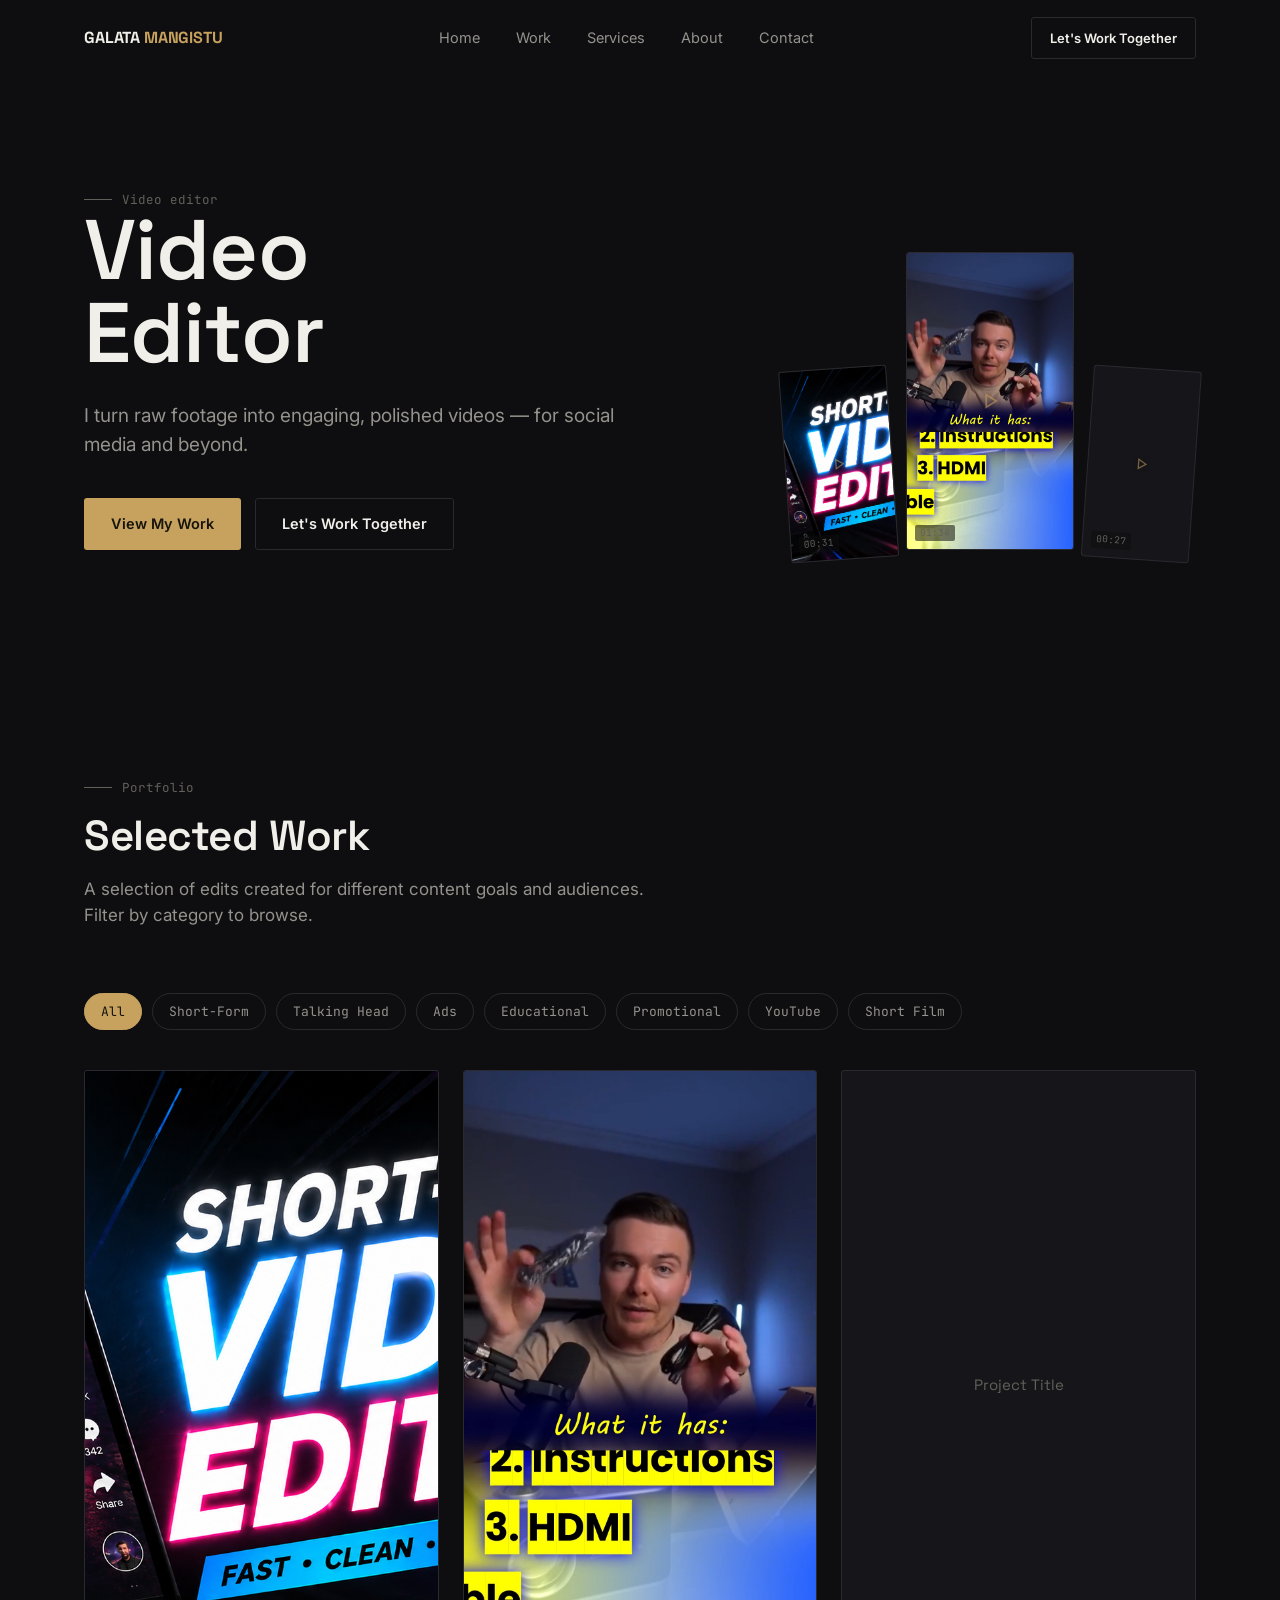
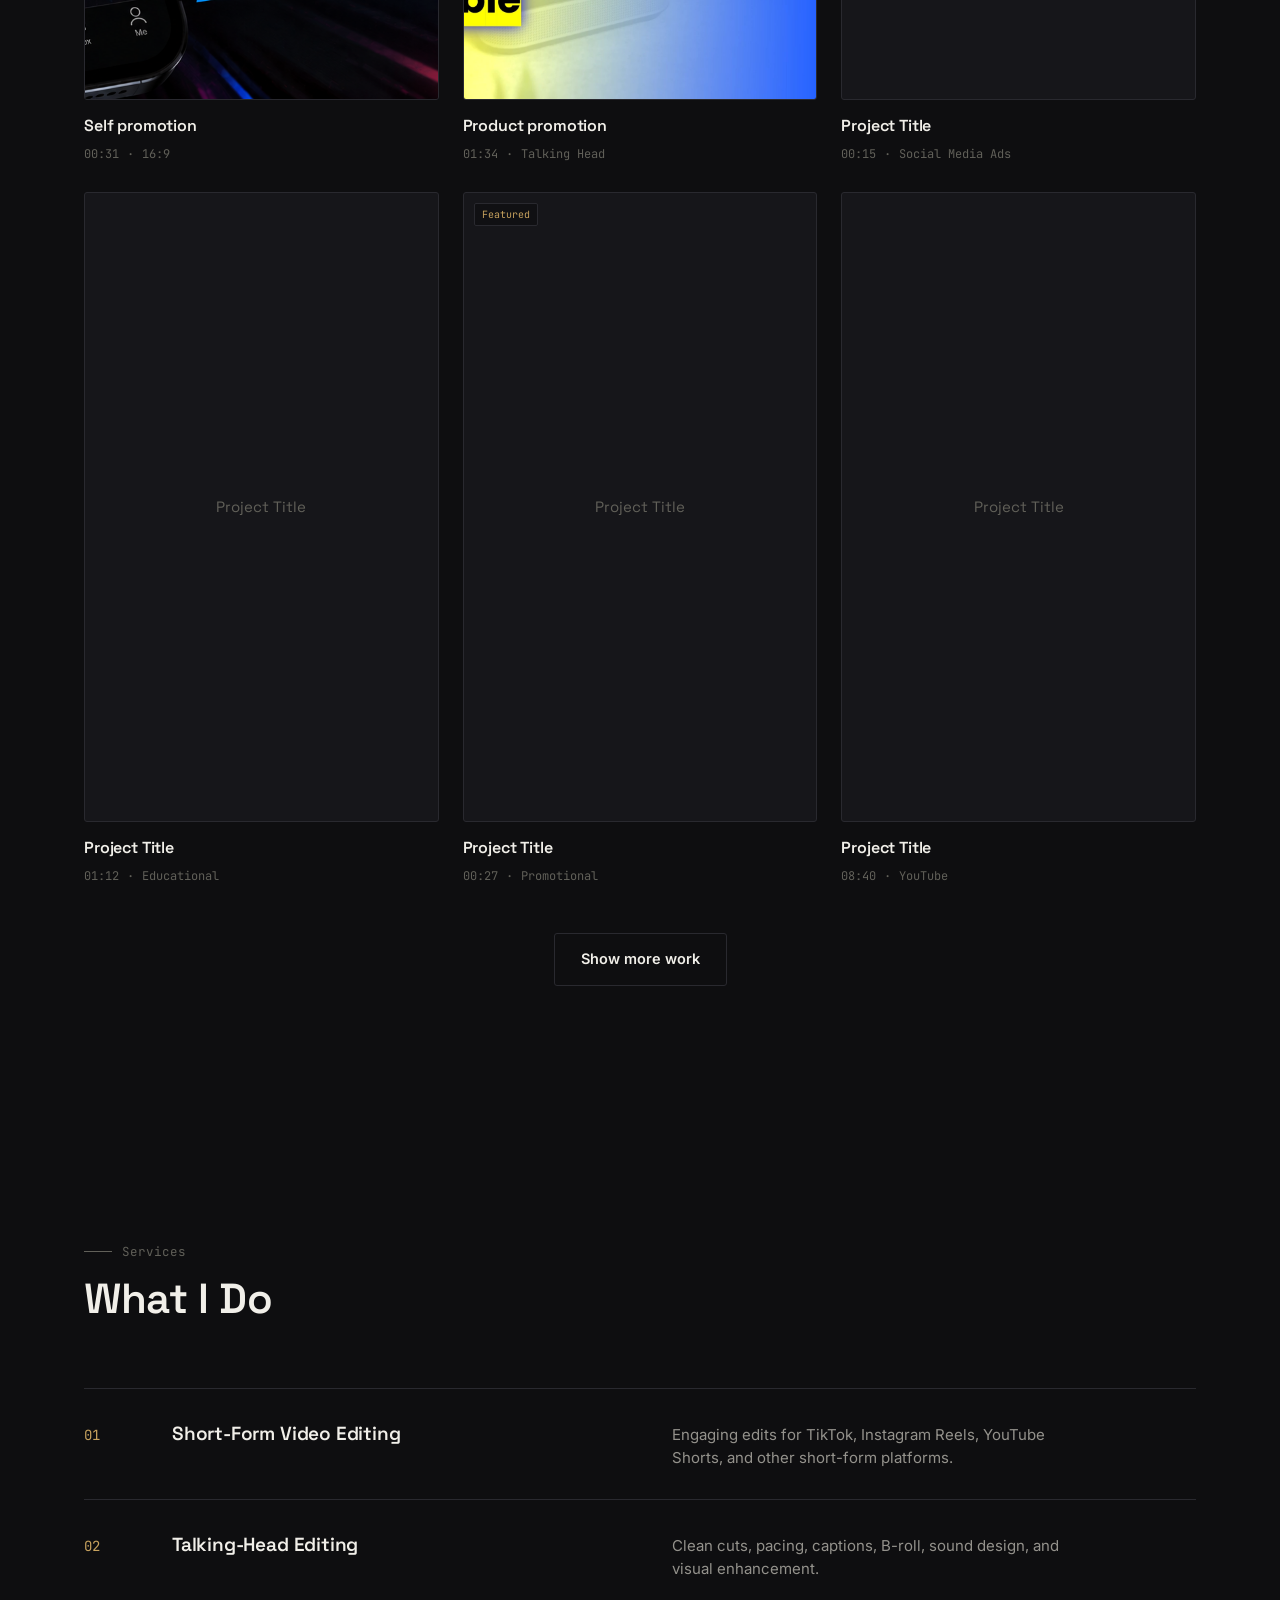
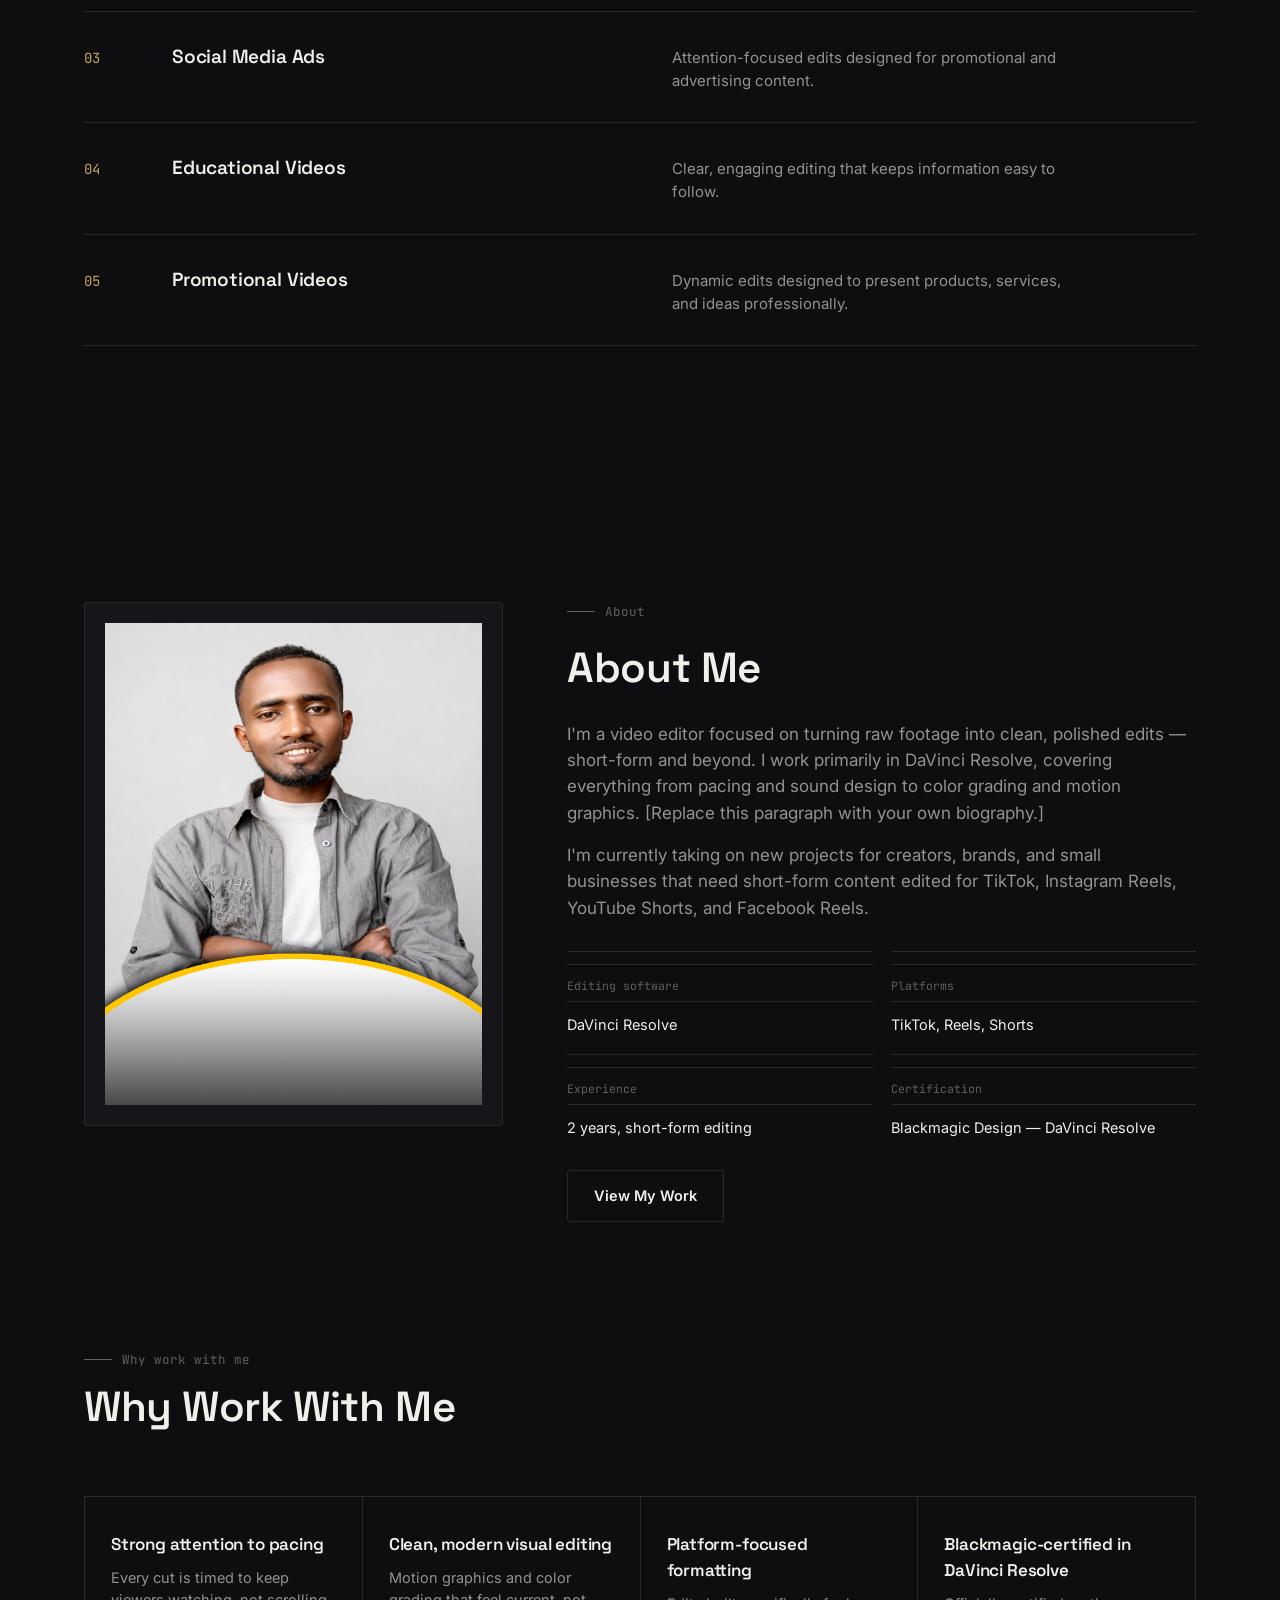
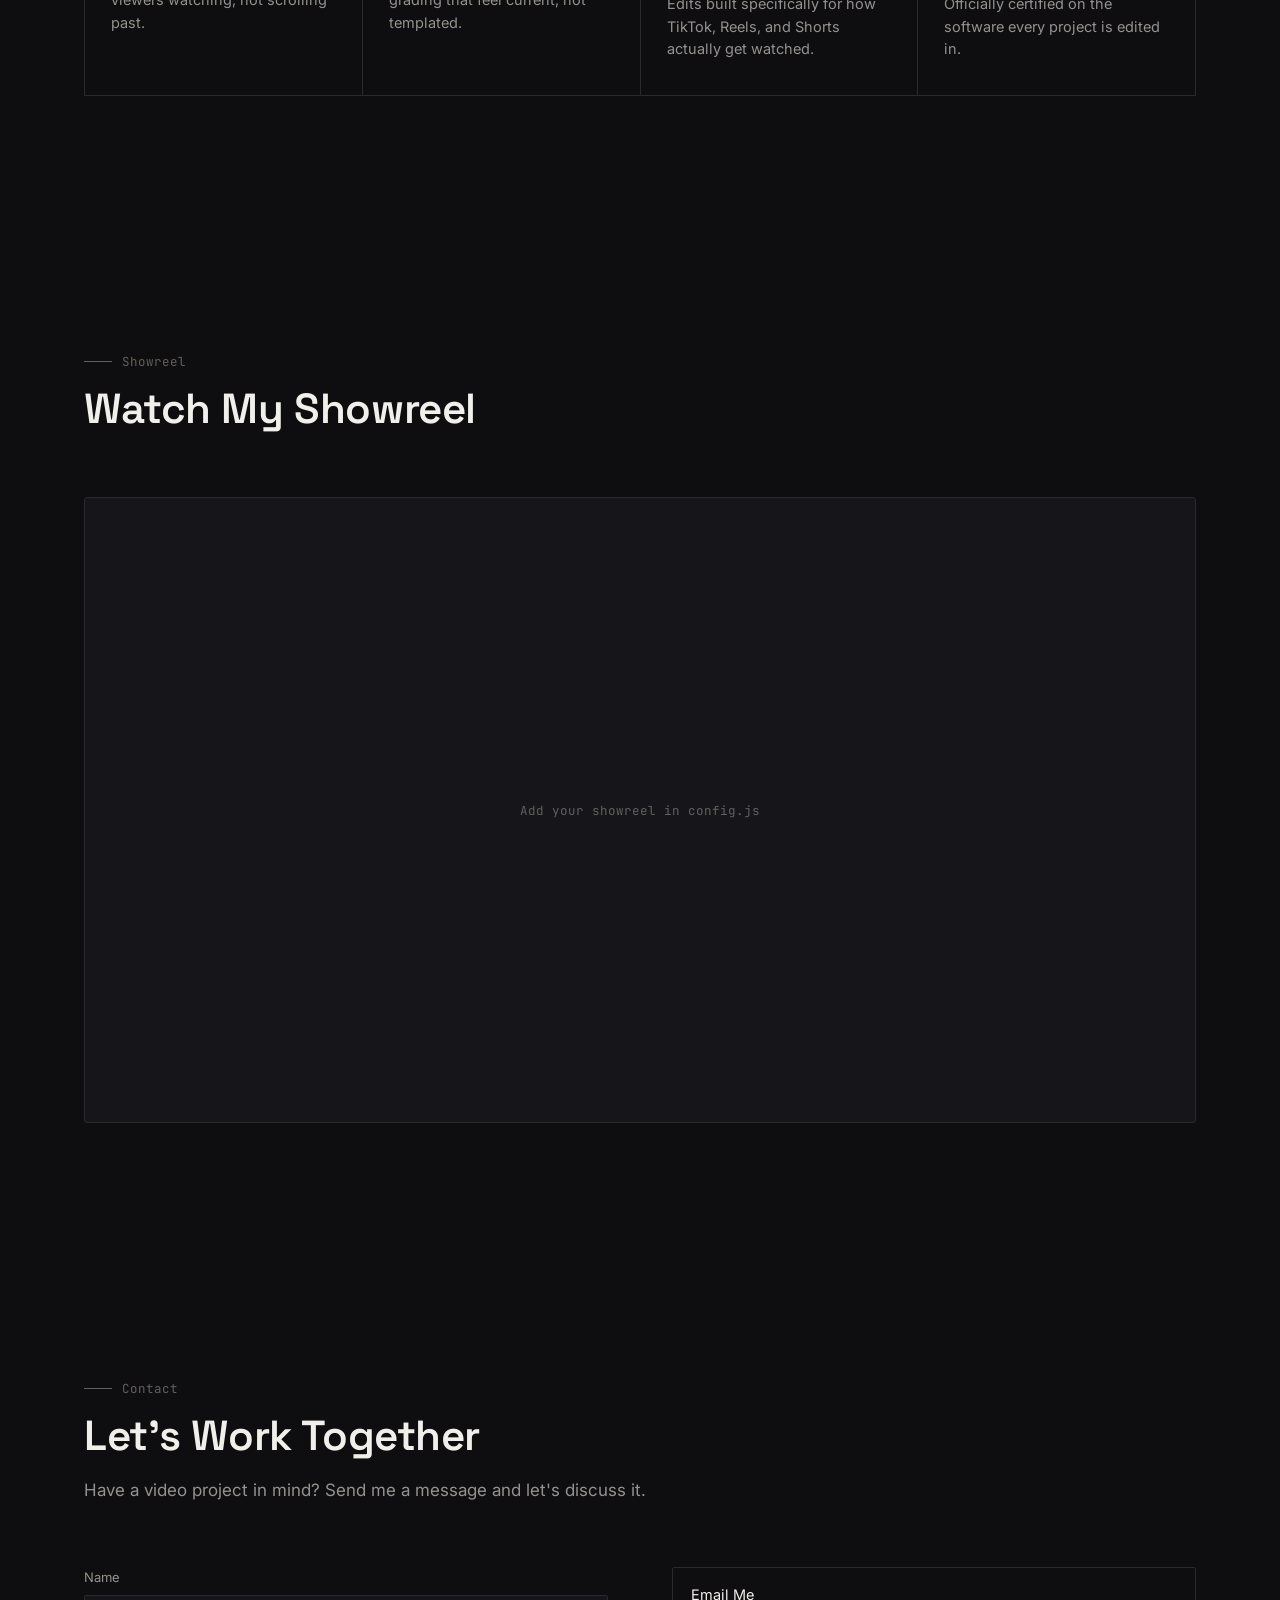
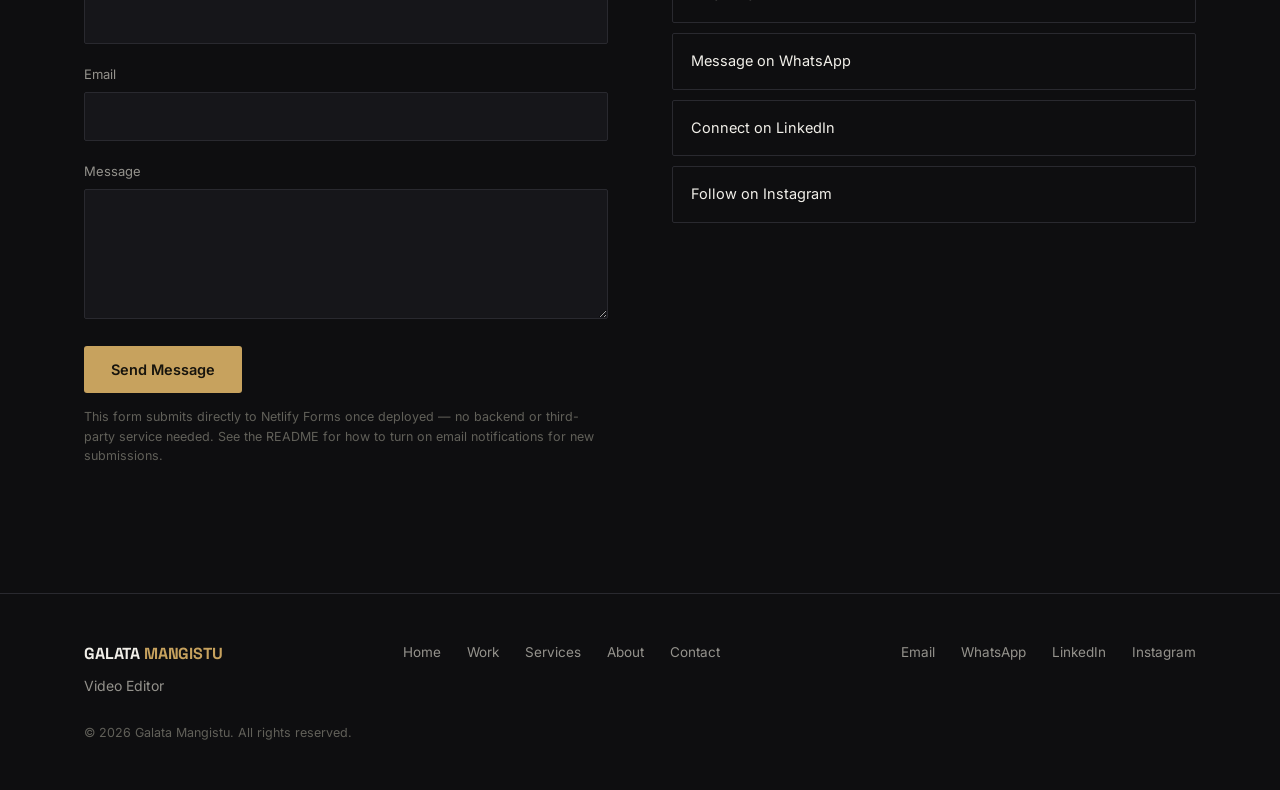
==== index.html @ ce49175c "Update index.html" ====
<!DOCTYPE html>
<html lang="en">
<head>
<meta charset="UTF-8">
<meta name="viewport" content="width=device-width, initial-scale=1.0">

<!-- ============================================================
     SEO — these tags are read by search engines and link previews
     BEFORE any JavaScript runs, so update them here directly (they
     mirror the values you set in config.js, but must also exist as
     plain HTML for crawlers and social platforms to see them).
     Replace [YOUR NAME] and the placeholder URLs below.
     ============================================================ -->
<title>Galata Mangistu — Professional Video Editor</title>
<meta name="description" content="Professional video editor specializing in short-form content, social media videos, advertisements, educational content, promotional videos, and more.">

<!-- Canonical URL — replace with your real deployed URL once you have one -->
<link rel="canonical" href="https://YOUR-SITE-URL.netlify.app/">

<!-- Open Graph / social sharing preview -->
<meta property="og:type" content="website">
<meta property="og:title" content="Galata Mangistu — Professional Video Editor">
<meta property="og:description" content="Professional video editor specializing in short-form content, social media videos, advertisements, educational content, promotional videos, and more.">
<meta property="og:url" content="https://YOUR-SITE-URL.netlify.app/">
<!-- Replace with a hosted 1200x630 image path, e.g. assets/images/social-preview.jpg -->
<meta property="og:image" content="">

<meta name="twitter:card" content="summary_large_image">
<meta name="twitter:title" content="Galata Mangistu — Professional Video Editor">
<meta name="twitter:description" content="Professional video editor specializing in short-form content, social media videos, advertisements, educational content, promotional videos, and more.">
<meta name="twitter:image" content="">

<!-- Favicon placeholder — replace with your own icon file if you have one -->
<link rel="icon" href="data:image/svg+xml,%3Csvg xmlns='http://www.w3.org/2000/svg' viewBox='0 0 32 32'%3E%3Crect width='32' height='32' fill='%230E0E10'/%3E%3Cpath d='M12 9l12 7-12 7z' fill='%23C7A25E'/%3E%3C/svg%3E">

<link rel="preconnect" href="https://fonts.googleapis.com">
<link rel="preconnect" href="https://fonts.gstatic.com" crossorigin>
<link href="https://fonts.googleapis.com/css2?family=Space+Grotesk:wght@400;500;600;700&family=Inter:wght@400;500;600&family=JetBrains+Mono:wght@400;500&display=swap" rel="stylesheet">

<link rel="stylesheet" href="style.css">
</head>
<body>

<a class="skip-link" href="#main">Skip to content</a>

<!-- ============ NAV ============ -->
<header class="site-nav" id="siteNav">
  <div class="wrap nav-inner">
    <a class="nav-mark" href="#top">GALATA <span>MANGISTU</span></a>
    <nav class="nav-links" aria-label="Primary">
      <a href="#top">Home</a>
      <a href="#work">Work</a>
      <a href="#services">Services</a>
      <a href="#about">About</a>
      <a href="#contact">Contact</a>
    </nav>
    <div class="nav-cta">
      <a href="#contact" class="btn btn-ghost btn-sm">Let's Work Together</a>
      <button class="hamburger" id="hamburger" aria-label="Open menu" aria-expanded="false" aria-controls="mobilePanel">
        <span></span><span></span>
      </button>
    </div>
  </div>
</header>

<div class="mobile-panel" id="mobilePanel">
  <nav class="nav-links" aria-label="Mobile">
    <a href="#top">Home</a>
    <a href="#work">Work</a>
    <a href="#services">Services</a>
    <a href="#about">About</a>
    <a href="#contact">Contact</a>
  </nav>
  <a href="#contact" class="btn btn-primary">Let's Work Together</a>
</div>

<main id="main">

  <!-- ============ HOME VIEW ============ -->
  <div id="home-view">

    <!-- HERO -->
        <!-- HERO -->
    <section id="top" class="hero">
      <div class="wrap hero-grid">
        <div>
          <div class="eyebrow"><span class="rule"></span>Video editor</div>
          <h1>Video<br>Editor</h1>
          <p class="hero-sub">I turn raw footage into engaging, polished videos — for social media and beyond.</p>
          <div class="hero-ctas">
            <a href="#work" class="btn btn-primary">View My Work</a>
            <a href="#contact" class="btn btn-ghost">Let's Work Together</a>
          </div>
        </div>
        <!-- Autoplaying, muted, looping ad clips — configured in ads-data.js.
             Not tied to your portfolio projects; not clickable. -->
        <div class="reel-cluster" id="heroReel" aria-label="Advertisement preview reel"></div>
      </div>
    </section>

    <!-- SELECTED WORK -->
    <section id="work" class="section">
      <div class="wrap">
        <div class="section-head reveal">
          <div class="eyebrow"><span class="rule"></span>Portfolio</div>
          <h2>Selected Work</h2>
          <p>A selection of edits created for different content goals and audiences. Filter by category to browse.</p>
        </div>
        <div class="filter-tabs reveal" id="filterTabs" role="group" aria-label="Filter portfolio by category"></div>
        <div class="work-grid" id="workGrid"></div>
        <div class="work-more reveal">
          <a href="#" class="btn btn-ghost" id="loadMoreBtn">Show more work</a>
        </div>
      </div>
    </section>

    <!-- SERVICES -->
    <section id="services" class="section">
      <div class="wrap">
        <div class="section-head reveal">
          <div class="eyebrow"><span class="rule"></span>Services</div>
          <h2>What I Do</h2>
        </div>
        <div class="services-list reveal">
          <div class="service-row">
            <div class="num">01</div>
            <h3>Short-Form Video Editing</h3>
            <p>Engaging edits for TikTok, Instagram Reels, YouTube Shorts, and other short-form platforms.</p>
          </div>
          <div class="service-row">
            <div class="num">02</div>
            <h3>Talking-Head Editing</h3>
            <p>Clean cuts, pacing, captions, B-roll, sound design, and visual enhancement.</p>
          </div>
          <div class="service-row">
            <div class="num">03</div>
            <h3>Social Media Ads</h3>
            <p>Attention-focused edits designed for promotional and advertising content.</p>
          </div>
          <div class="service-row">
            <div class="num">04</div>
            <h3>Educational Videos</h3>
            <p>Clear, engaging editing that keeps information easy to follow.</p>
          </div>
          <div class="service-row">
            <div class="num">05</div>
            <h3>Promotional Videos</h3>
            <p>Dynamic edits designed to present products, services, and ideas professionally.</p>
          </div>
        </div>
      </div>
    </section>

    <!-- ABOUT -->
    <section id="about" class="section">
      <div class="wrap about-grid">
        <div class="reveal">
          <!-- Replace this block with <img src="assets/images/portrait.jpg" alt="Portrait of [Your Name]"> -->
          <img class="portrait" src="assets/images/portrait.jpg" alt="Portrait of Galata Mangistu">
        </div>
        <div class="about-body reveal">
          <div class="eyebrow"><span class="rule"></span>About</div>
          <h2 style="font-size:clamp(28px,3.4vw,42px);margin-top:14px;">About Me</h2>
          <p style="margin-top:20px;">I'm a video editor focused on turning raw footage into clean, polished edits — short-form and beyond. I work primarily in DaVinci Resolve, covering everything from pacing and sound design to color grading and motion graphics. [Replace this paragraph with your own biography.]</p>
          <p>I'm currently taking on new projects for creators, brands, and small businesses that need short-form content edited for TikTok, Instagram Reels, YouTube Shorts, and Facebook Reels.</p>
          <div class="about-facts">
            <div><div class="k">Editing software</div><div class="v">DaVinci Resolve</div></div>
            <div><div class="k">Platforms</div><div class="v">TikTok, Reels, Shorts</div></div>
            <div><div class="k">Experience</div><div class="v">2 years, short-form editing</div></div>
            <div><div class="k">Certification</div><div class="v">Blackmagic Design — DaVinci Resolve</div></div>
          </div>
          <a href="#work" class="btn btn-ghost">View My Work</a>
        </div>
      </div>
    </section>

    <!-- WHY WORK WITH ME -->
    <section class="section" style="padding-top:0;">
      <div class="wrap">
        <div class="section-head reveal">
          <div class="eyebrow"><span class="rule"></span>Why work with me</div>
          <h2>Why Work With Me</h2>
        </div>
        <div class="why-grid reveal">
          <div class="why-card"><h3>Strong attention to pacing</h3><p>Every cut is timed to keep viewers watching, not scrolling past.</p></div>
          <div class="why-card"><h3>Clean, modern visual editing</h3><p>Motion graphics and color grading that feel current, not templated.</p></div>
          <div class="why-card"><h3>Platform-focused formatting</h3><p>Edits built specifically for how TikTok, Reels, and Shorts actually get watched.</p></div>
          <div class="why-card"><h3>Blackmagic-certified in DaVinci Resolve</h3><p>Officially certified on the software every project is edited in.</p></div>
        </div>
      </div>
    </section>

    <!-- SHOWREEL -->
    <section class="section">
      <div class="wrap">
        <div class="section-head reveal">
          <div class="eyebrow"><span class="rule"></span>Showreel</div>
          <h2>Watch My Showreel</h2>
        </div>
        <!-- Configure this in config.js under SITE_CONFIG.showreel.
             If no showreel is set, this static placeholder is shown as-is. -->
        <div class="media-embed media-embed--horizontal reveal" id="showreelWrap" role="img" aria-label="Showreel placeholder — configure your reel in config.js">
          <div class="media-static">
            <span class="media-poster-fallback">Add your showreel in config.js</span>
          </div>
        </div>
      </div>
    </section>

    <!-- CONTACT -->
    <section id="contact" class="section">
      <div class="wrap">
        <div class="section-head reveal">
          <div class="eyebrow"><span class="rule"></span>Contact</div>
          <h2>Let's Work Together</h2>
          <p>Have a video project in mind? Send me a message and let's discuss it.</p>
        </div>
        <div class="contact-grid">
          <!-- Netlify Forms: name + data-netlify="true" are what make Netlify
               detect and capture this form automatically once deployed.
               No extra setup or backend is required. -->
          <form class="reveal" id="contactForm" name="contact" method="POST" data-netlify="true" netlify-honeypot="bot-field">
            <input type="hidden" name="form-name" value="contact">
            <p class="visually-hidden">
              <label>Don't fill this out if you're human: <input name="bot-field" tabindex="-1" autocomplete="off"></label>
            </p>
            <div class="field">
              <label for="cName">Name</label>
              <input type="text" id="cName" name="name" required autocomplete="name">
            </div>
            <div class="field">
              <label for="cEmail">Email</label>
              <input type="email" id="cEmail" name="email" required autocomplete="email">
            </div>
            <div class="field">
              <label for="cMessage">Message</label>
              <textarea id="cMessage" name="message" required></textarea>
            </div>
            <button type="submit" class="btn btn-primary">Send Message</button>
            <p class="form-note">This form submits directly to Netlify Forms once deployed — no backend or third-party service needed. See the README for how to turn on email notifications for new submissions.</p>
            <div class="form-status" id="formStatus" role="status" aria-live="polite"></div>
          </form>
          <div class="direct-contact reveal" id="directContact"></div>
        </div>
      </div>
    </section>

  </div>

  <!-- ============ PROJECT DETAIL VIEW ============ -->
  <section id="project-view" aria-label="Project detail">
    <div class="wrap detail-hero">
      <button type="button" class="detail-back" id="detailBack">&larr; Back to work</button>
      <div id="detailCategory" class="eyebrow" style="margin-top:22px;"><span class="rule"></span></div>
      <h1 class="detail-title" id="detailTitle"></h1>
      <div class="detail-meta" id="detailMeta"></div>

      <div class="detail-video-wrap" id="detailVideoWrap"></div>

      <div class="detail-body">
        <div class="detail-field">
          <h3>Description</h3>
          <p id="detailDescription"></p>
        </div>
        <div class="detail-field">
          <h3>Editing approach</h3>
          <p id="detailApproach"></p>
        </div>
        <div class="detail-field">
          <h3>Platform</h3>
          <p id="detailPlatform"></p>
        </div>
        <div class="detail-field">
          <h3>Services provided</h3>
          <p id="detailServices"></p>
        </div>
        <div class="detail-field">
          <h3>Objective</h3>
          <p id="detailObjective"></p>
        </div>
      </div>

      <nav class="detail-nav" aria-label="Other projects">
        <a href="#" class="detail-nav-link detail-nav-prev" id="detailPrev">
          <span class="k">&larr; Previous</span>
          <span class="t"></span>
        </a>
        <a href="#" class="detail-nav-link detail-nav-next" id="detailNext">
          <span class="k">Next &rarr;</span>
          <span class="t"></span>
        </a>
      </nav>

      <div class="detail-cta">
        <div class="eyebrow" style="justify-content:center;">Have a project in mind?</div>
        <h2>Let's Work Together</h2>
        <a href="#contact" class="btn btn-primary">Start a Project</a>
      </div>
    </div>
  </section>

</main>

<footer>
  <div class="wrap">
    <div class="footer-grid">
      <div>
        <div class="nav-mark">GALATA <span>MANGISTU</span></div>
        <p style="color:var(--text-muted); font-size:14px; margin-top:8px;">Video Editor</p>
      </div>
      <nav class="footer-links" aria-label="Footer navigation">
        <a href="#top">Home</a>
        <a href="#work">Work</a>
        <a href="#services">Services</a>
        <a href="#about">About</a>
        <a href="#contact">Contact</a>
      </nav>
      <div class="footer-links" id="footerSocial"></div>
    </div>
    <p class="footer-copy" id="footerCopy"></p>
  </div>
</footer>

<!-- Load order matters: config and data before the logic that reads them. -->
<script src="config.js"></script>
<script src="portfolio-data.js"></script>
<script src="ads-data.js"></script>
<script src="script.js"></script>
</body>
</html>
---- style.css ----
/* =============================================================================
   DESIGN TOKENS
   ============================================================================= */
:root{
  --bg: #0E0E10;
  --surface: #16161A;
  --surface-2: #1C1C21;
  --border: #29292F;
  --text: #F1EFE9;
  --text-muted: #94928C;
  --text-faint: #616059;
  --accent: #C7A25E;
  --accent-soft: rgba(199,162,94,.13);
  --accent-text: #17140D;

  --font-display: 'Space Grotesk', 'Helvetica Neue', Arial, sans-serif;
  --font-body: 'Inter', 'Helvetica Neue', Arial, sans-serif;
  --font-mono: 'JetBrains Mono', ui-monospace, Menlo, monospace;

  --maxw: 1240px;
  --gutter: clamp(20px, 5vw, 64px);
  --radius-sm: 2px;
  --radius-md: 3px;
  --dur: 220ms;
  --ease: cubic-bezier(.4,0,.2,1);
}

*{ box-sizing: border-box; }
html{ scroll-behavior: smooth; }
@media (prefers-reduced-motion: reduce){
  html{ scroll-behavior: auto; }
  *{ animation-duration: .001ms !important; animation-iteration-count: 1 !important; transition-duration: .001ms !important; scroll-behavior: auto !important; }
}
body{
  margin:0;
  background: var(--bg);
  color: var(--text);
  font-family: var(--font-body);
  font-size: 16px;
  line-height: 1.55;
  -webkit-font-smoothing: antialiased;
  overflow-x: hidden;
}
img,video{ max-width:100%; display:block; }
a{ color: inherit; text-decoration: none; }
button{ font-family: inherit; cursor: pointer; }
ul{ margin:0; padding:0; list-style:none; }
h1,h2,h3,h4,p{ margin:0; }

.wrap{ max-width: var(--maxw); margin: 0 auto; padding-left: var(--gutter); padding-right: var(--gutter); }

:focus-visible{ outline: 2px solid var(--accent); outline-offset: 3px; }

.skip-link{
  position:absolute; left:16px; top:-60px; background:var(--accent); color:var(--accent-text);
  padding:10px 16px; font-weight:600; border-radius: var(--radius-sm); z-index: 999; transition: top var(--dur) var(--ease);
}
.skip-link:focus{ top:16px; }

.visually-hidden{
  position:absolute !important; width:1px; height:1px; padding:0; margin:-1px;
  overflow:hidden; clip:rect(0,0,0,0); white-space:nowrap; border:0;
}

h1,h2,h3{ font-family: var(--font-display); font-weight: 600; letter-spacing: -0.01em; }

.eyebrow{
  font-family: var(--font-mono); font-size: 12.5px; color: var(--text-faint);
  display:flex; align-items:center; gap:10px;
}
.eyebrow .rule{ width:28px; height:1px; background: var(--text-faint); display:inline-block; }

.section{ padding: clamp(72px, 10vw, 140px) 0; }
.section-head{ max-width: 640px; margin-bottom: clamp(36px, 5vw, 64px); }
.section-head h2{ font-size: clamp(28px, 3.4vw, 42px); line-height:1.15; margin-top:14px; }
.section-head p{ color: var(--text-muted); margin-top: 16px; font-size: 17px; max-width: 52ch; }

.btn{
  display:inline-flex; align-items:center; justify-content:center; gap:10px;
  padding: 14px 26px; font-size: 14.5px; font-weight: 600; border-radius: var(--radius-md);
  border: 1px solid transparent; transition: transform var(--dur) var(--ease), background var(--dur) var(--ease), border-color var(--dur) var(--ease), color var(--dur) var(--ease);
  white-space: nowrap;
}
.btn:disabled{ opacity:.5; cursor:not-allowed; transform:none; }
.btn-primary{ background: var(--accent); color: var(--accent-text); }
.btn-primary:hover{ transform: translateY(-1px); background:#d4af6c; }
.btn-ghost{ background: transparent; color: var(--text); border-color: var(--border); }
.btn-ghost:hover{ border-color: var(--accent); color: var(--accent); }
.btn-ghost.is-active{ border-color: var(--accent); color: var(--accent); background: var(--accent-soft); }
.btn-sm{ padding: 10px 18px; font-size: 13px; }

/* =============================================================================
   NAV
   ============================================================================= */
header.site-nav{
  position: fixed; top:0; left:0; right:0; z-index: 500;
  border-bottom: 1px solid transparent;
  transition: background var(--dur) var(--ease), border-color var(--dur) var(--ease), backdrop-filter var(--dur) var(--ease);
}
header.site-nav.scrolled{
  background: rgba(14,14,16,.86); backdrop-filter: blur(10px);
  border-bottom: 1px solid var(--border);
}
.nav-inner{ display:flex; align-items:center; justify-content:space-between; height:76px; }
.nav-mark{ font-family: var(--font-display); font-weight:700; font-size: 16px; letter-spacing: -0.01em; }
.nav-mark span{ color: var(--accent); }
.nav-links{ display:flex; align-items:center; gap: 36px; }
.nav-links a{ font-size: 14.5px; color: var(--text-muted); transition: color var(--dur) var(--ease); position:relative; }
.nav-links a:hover{ color: var(--text); }
.nav-cta{ display:flex; align-items:center; gap:22px; }
.hamburger{ display:none; background:none; border:none; width:32px; height:32px; position:relative; }
.hamburger span{ position:absolute; left:4px; right:4px; height:1.5px; background:var(--text); transition: transform var(--dur) var(--ease), opacity var(--dur) var(--ease); }
.hamburger span:nth-child(1){ top:11px; }
.hamburger span:nth-child(2){ top:19px; }
.hamburger[aria-expanded="true"] span:nth-child(1){ transform: translateY(4px) rotate(45deg); }
.hamburger[aria-expanded="true"] span:nth-child(2){ transform: translateY(-4px) rotate(-45deg); }

.mobile-panel{
  position: fixed; inset: 76px 0 0 0; background: var(--bg); z-index: 480;
  display:flex; flex-direction:column; justify-content:space-between; padding: 32px var(--gutter) 40px;
  transform: translateY(-8px); opacity:0; pointer-events:none; transition: opacity var(--dur) var(--ease), transform var(--dur) var(--ease);
}
.mobile-panel.open{ opacity:1; transform:none; pointer-events:auto; }
.mobile-panel .nav-links{ flex-direction:column; align-items:flex-start; gap: 22px; }
.mobile-panel .nav-links a{ font-size: 26px; color: var(--text); font-family: var(--font-display); }

/* =============================================================================
   HERO
   ============================================================================= */
.hero{ padding-top: clamp(140px, 20vw, 190px); padding-bottom: clamp(60px,8vw,100px); position:relative; }
.hero-grid{ display:grid; grid-template-columns: 1.1fr .9fr; gap: 56px; align-items:end; }
.hero h1{ font-size: clamp(44px, 6.6vw, 92px); line-height: 0.98; }
.hero-sub{ margin-top: 26px; color: var(--text-muted); font-size: clamp(16px,1.6vw,19px); max-width: 46ch; }
.hero-ctas{ display:flex; gap:14px; margin-top: 38px; flex-wrap:wrap; }

.reel-cluster{ display:flex; align-items:flex-end; justify-content:flex-end; gap: 14px; }

.reel-frame{
  display:block; aspect-ratio: 9/16; width: 108px; background: var(--surface); border: 1px solid var(--border);
  border-radius: var(--radius-md); position:relative; overflow:hidden; flex-shrink:0;
  transition: border-color var(--dur) var(--ease);
}
a.reel-frame:hover{ border-color: var(--accent); }
.reel-frame.big{ width: 168px; }
.reel-frame:nth-child(1){ transform: rotate(-4deg) translateY(10px); }
.reel-frame:nth-child(3){ transform: rotate(4deg) translateY(10px); }
.reel-frame img{
  position:absolute; inset:0; width:100%; height:100%; object-fit:cover;
}
.reel-frame .play{
  position:absolute; inset:0; display:flex; align-items:center; justify-content:center;
}
.reel-frame .play svg{ width:22px; height:22px; opacity:.55; }
.reel-frame.big .play svg{ width:30px; height:30px; }
.reel-frame .tag{
  position:absolute; left:8px; bottom:8px; font-family: var(--font-mono); font-size: 9.5px; color: var(--text-faint);
  background: rgba(14,14,16,.55); padding: 1px 5px; border-radius: 2px;
}
.reel-video{
  position:absolute; inset:0; width:100%; height:100%; object-fit:cover; border:0; pointer-events:none;
}

/* =============================================================================
   FILTER TABS
   ============================================================================= */
.filter-tabs{
  display:flex; flex-wrap:wrap; gap:10px; margin-bottom: clamp(28px, 4vw, 40px);
}
.filter-tab{
  background: transparent; border: 1px solid var(--border); color: var(--text-muted);
  padding: 9px 16px; font-size: 13px; font-family: var(--font-mono); border-radius: 999px;
  transition: border-color var(--dur) var(--ease), color var(--dur) var(--ease), background var(--dur) var(--ease);
}
.filter-tab:hover{ color: var(--text); border-color: var(--text-faint); }
.filter-tab[aria-pressed="true"]{ color: var(--accent-text); background: var(--accent); border-color: var(--accent); }

/* =============================================================================
   WORK GRID
   ============================================================================= */
.work-grid{ display:grid; grid-template-columns: repeat(3, 1fr); gap: 28px 24px; }
.work-card{
  display:block; text-align:left; background:none; border:none; padding:0; width:100%;
}
.work-card.is-hidden{ display:none; }
.work-card .frame{
  aspect-ratio: 9/16; background: var(--surface); border:1px solid var(--border); border-radius: var(--radius-md);
  position:relative; overflow:hidden; transition: border-color var(--dur) var(--ease);
  display:flex; align-items:center; justify-content:center;
}
.work-card .frame img{ position:absolute; inset:0; width:100%; height:100%; object-fit:cover; }
.work-card:hover .frame{ border-color: var(--accent); }
.work-card .frame .title-mark{
  font-family: var(--font-display); font-size: 15px; color: var(--text-faint); text-align:center; padding: 0 20px;
}
.work-card .play-dot{
  position:absolute; inset:0; display:flex; align-items:center; justify-content:center;
  opacity:0; transition: opacity var(--dur) var(--ease);
}
.work-card:hover .play-dot{ opacity:1; }
.work-card .play-dot span{
  width:44px; height:44px; border-radius:50%; border:1px solid var(--accent); display:flex; align-items:center; justify-content:center;
  background: rgba(14,14,16,.7);
}
.work-card .featured-flag{
  position:absolute; top:10px; left:10px; font-family: var(--font-mono); font-size:10px; color: var(--accent);
  background: rgba(14,14,16,.7); border:1px solid var(--border); padding:3px 7px; border-radius: var(--radius-sm);
}
.work-meta{ margin-top: 14px; }
.work-meta h3{ font-size: 16px; font-weight:600; }
.work-meta .meta-line{
  font-family: var(--font-mono); font-size: 12px; color: var(--text-faint); margin-top: 6px; display:flex; gap:8px; align-items:center;
}
.work-more{ margin-top: 48px; display:flex; justify-content:center; }
.work-empty{ color: var(--text-faint); font-family: var(--font-mono); font-size: 13.5px; padding: 40px 0; grid-column: 1/-1; text-align:center; }

/* =============================================================================
   SERVICES
   ============================================================================= */
.services-list{ border-top: 1px solid var(--border); }
.service-row{
  display:grid; grid-template-columns: 64px 1fr 1.1fr; gap: 24px; padding: 30px 0; border-bottom: 1px solid var(--border);
  align-items:baseline;
}
.service-row .num{ font-family: var(--font-mono); color: var(--accent); font-size: 14px; }
.service-row h3{ font-size: 19px; font-weight:600; }
.service-row p{ color: var(--text-muted); font-size: 15px; max-width: 46ch; }

/* =============================================================================
   ABOUT
   ============================================================================= */
.about-grid{ display:grid; grid-template-columns: 0.8fr 1.2fr; gap: 64px; align-items:start; }
.portrait{
  aspect-ratio: 4/5; background: var(--surface); border:1px solid var(--border); border-radius: var(--radius-md);
  display:flex; align-items:center; justify-content:center; color: var(--text-faint); font-family: var(--font-mono); font-size:12.5px; text-align:center; padding: 20px;
  overflow:hidden;
}
.portrait img{ width:100%; height:100%; object-fit:cover; }
.about-body p{ color: var(--text-muted); font-size: 17px; }
.about-body p + p{ margin-top: 16px; }
.about-facts{ margin-top: 30px; display:grid; grid-template-columns: 1fr 1fr; gap: 18px; }
.about-facts div{ border-top: 1px solid var(--border); padding-top:12px; }
.about-facts .k{ font-family: var(--font-mono); font-size: 11.5px; color: var(--text-faint); }
.about-facts .v{ margin-top:6px; font-size: 14.5px; }
.about-body .btn{ margin-top: 30px; }

/* =============================================================================
   WHY
   ============================================================================= */
.why-grid{ display:grid; grid-template-columns: repeat(4, 1fr); gap: 1px; background: var(--border); border:1px solid var(--border); }
.why-card{ background: var(--bg); padding: 34px 26px; }
.why-card h3{ font-size: 17px; font-weight:600; }
.why-card p{ margin-top:10px; color: var(--text-muted); font-size: 14.5px; }

/* =============================================================================
   MEDIA EMBED (reusable video component — showreel + project detail)
   ============================================================================= */
.media-embed{
  background: var(--surface); border: 1px solid var(--border); border-radius: var(--radius-md);
  position:relative; overflow:hidden; width:100%;
}
.media-embed--horizontal{ aspect-ratio: 16/9; }
.media-embed--vertical{ aspect-ratio: 9/16; max-width: 420px; }

.media-poster{
  position:absolute; inset:0; width:100%; height:100%; background:none; border:none; padding:0;
  display:flex; align-items:center; justify-content:center; color:inherit;
}
.media-poster img{ position:absolute; inset:0; width:100%; height:100%; object-fit:cover; }
.media-poster-fallback{
  font-family: var(--font-mono); font-size: 12.5px; color: var(--text-faint); text-align:center; padding: 20px; position:relative;
}
.media-play{
  position:relative; width:64px; height:64px; border-radius:50%; border:1px solid var(--accent);
  display:flex; align-items:center; justify-content:center; background: rgba(14,14,16,.7);
  transition: transform var(--dur) var(--ease), background var(--dur) var(--ease);
}
.media-poster:hover .media-play{ transform: scale(1.06); background: rgba(14,14,16,.9); }
.media-play svg{ width:24px; height:24px; }

.media-static{
  position:absolute; inset:0; width:100%; height:100%; display:flex; align-items:center; justify-content:center;
}
.media-static img{ position:absolute; inset:0; width:100%; height:100%; object-fit:cover; }
.media-static .media-poster-fallback{ position:relative; }

.media-video, .media-iframe{
  position:absolute; inset:0; width:100%; height:100%; border:0; background:#000;
}

.showreel-wrap{ margin: 0 auto; }
.showreel-wrap.media-embed--horizontal{ max-width:100%; }

/* =============================================================================
   CONTACT
   ============================================================================= */
.contact-grid{ display:grid; grid-template-columns: 1fr 1fr; gap: 64px; }
.field{ margin-bottom: 20px; }
.field label{ display:block; font-size: 13px; color: var(--text-muted); margin-bottom: 8px; }
.field input, .field textarea{
  width:100%; background: var(--surface); border:1px solid var(--border); color: var(--text);
  padding: 14px 16px; font-family: var(--font-body); font-size: 15px; border-radius: var(--radius-sm);
  transition: border-color var(--dur) var(--ease);
}
.field input:focus, .field textarea:focus{ border-color: var(--accent); outline:none; }
.field textarea{ min-height: 130px; resize: vertical; }
.form-note{ font-size:12.5px; color: var(--text-faint); margin-top:14px; }
.form-status{ margin-top:16px; font-size:14px; padding: 12px 14px; border-radius: var(--radius-sm); display:none; }
.form-status.is-visible{ display:block; }
.form-status.is-success{ background: var(--accent-soft); color: var(--accent); border:1px solid var(--accent); }
.form-status.is-error{ background: rgba(199,94,94,.13); color:#e08a8a; border:1px solid #6b3a3a; }

.direct-contact{ display:flex; flex-direction:column; gap:10px; }
.direct-contact a{
  display:flex; align-items:center; justify-content:space-between; padding: 16px 18px;
  border:1px solid var(--border); border-radius: var(--radius-sm); font-size:14.5px; transition: border-color var(--dur) var(--ease), background var(--dur) var(--ease);
}
.direct-contact a:hover{ border-color: var(--accent); background: var(--accent-soft); }
.direct-contact .empty-note{ color:var(--text-faint); font-size:13.5px; }

/* =============================================================================
   FOOTER
   ============================================================================= */
footer{ border-top: 1px solid var(--border); padding: 48px 0; }
.footer-grid{ display:flex; justify-content:space-between; align-items:flex-start; gap: 32px; flex-wrap:wrap; }
.footer-links{ display:flex; gap: 26px; flex-wrap:wrap; }
.footer-links a{ font-size:13.5px; color: var(--text-muted); }
.footer-links a:hover{ color: var(--text); }
.footer-copy{ font-size:12.5px; color: var(--text-faint); margin-top: 26px; }

/* =============================================================================
   PROJECT DETAIL
   ============================================================================= */
#project-view{ display:none; }
#project-view.open{ display:block; }
#project-view .detail-hero{ padding-top: clamp(120px,16vw,160px); padding-bottom: clamp(72px,10vw,140px); }
.detail-back{ display:inline-flex; align-items:center; gap:8px; font-family: var(--font-mono); font-size:12.5px; color: var(--text-muted); background:none; border:none; padding:0; }
.detail-back:hover{ color: var(--accent); }
.detail-title{ font-size: clamp(32px,5vw,56px); margin-top: 18px; }
.detail-meta{ display:flex; gap:20px; flex-wrap:wrap; margin-top:18px; font-family: var(--font-mono); font-size:12.5px; color: var(--text-faint); }
.detail-video-wrap{ margin-top: 44px; }
.detail-body{ margin-top: 56px; display:grid; grid-template-columns: 1fr 1fr; gap: 48px; }
.detail-body h3{ font-size:13px; font-family: var(--font-mono); color: var(--accent); text-transform: none; }
.detail-body p{ margin-top:12px; color: var(--text-muted); font-size:15.5px; }
.detail-body .detail-field--empty{ display:none; }

.detail-nav{
  margin-top: 56px; padding-top: 32px; border-top:1px solid var(--border);
  display:flex; align-items:center; justify-content:space-between; gap: 20px; flex-wrap:wrap;
}
.detail-nav-link{
  display:flex; flex-direction:column; gap:4px; font-size:14px; color:var(--text-muted); max-width: 240px;
}
.detail-nav-link .k{ font-family: var(--font-mono); font-size:11.5px; color: var(--text-faint); }
.detail-nav-link:hover{ color: var(--accent); }
.detail-nav-link.detail-nav-next{ text-align:right; align-items:flex-end; margin-left:auto; }

.detail-cta{ margin-top: 72px; padding-top: 56px; border-top:1px solid var(--border); text-align:center; }
.detail-cta h2{ font-size: clamp(26px,3.4vw,38px); }
.detail-cta .btn{ margin-top: 24px; }

/* =============================================================================
   REVEAL / MISC
   ============================================================================= */
.reveal{ opacity:0; transform: translateY(14px); transition: opacity 560ms var(--ease), transform 560ms var(--ease); }
.reveal.in{ opacity:1; transform:none; }

.icon-play{ fill:none; stroke: var(--accent); stroke-width:1.4; }

/* =============================================================================
   RESPONSIVE
   ============================================================================= */
@media (max-width: 980px){
  .nav-links:not(.mobile-panel .nav-links){ display:none; }
  .nav-cta .btn-ghost{ display:none; }
  .hamburger{ display:block; }
  .hero-grid{ grid-template-columns: 1fr; }
  .reel-cluster{ justify-content:flex-start; margin-top: 40px; }
  .work-grid{ grid-template-columns: repeat(2, 1fr); }
  .service-row{ grid-template-columns: 40px 1fr; }
  .service-row p{ grid-column: 2 / 3; }
  .about-grid{ grid-template-columns: 1fr; }
  .portrait{ max-width: 260px; }
  .why-grid{ grid-template-columns: 1fr 1fr; }
  .contact-grid{ grid-template-columns: 1fr; }
  .detail-body{ grid-template-columns: 1fr; }
  .detail-nav-link.detail-nav-next{ margin-left:0; }
}
@media (max-width: 600px){
  .work-grid{ grid-template-columns: 1fr 1fr; gap:16px; }
  .why-grid{ grid-template-columns: 1fr; }
  .nav-inner{ height:64px; }
  .mobile-panel{ inset: 64px 0 0 0; }
  .media-embed--vertical{ max-width: 260px; }
  .detail-nav{ flex-direction:column; align-items:flex-start; }
  .detail-nav-link.detail-nav-next{ text-align:left; align-items:flex-start; margin-left:0; }
}
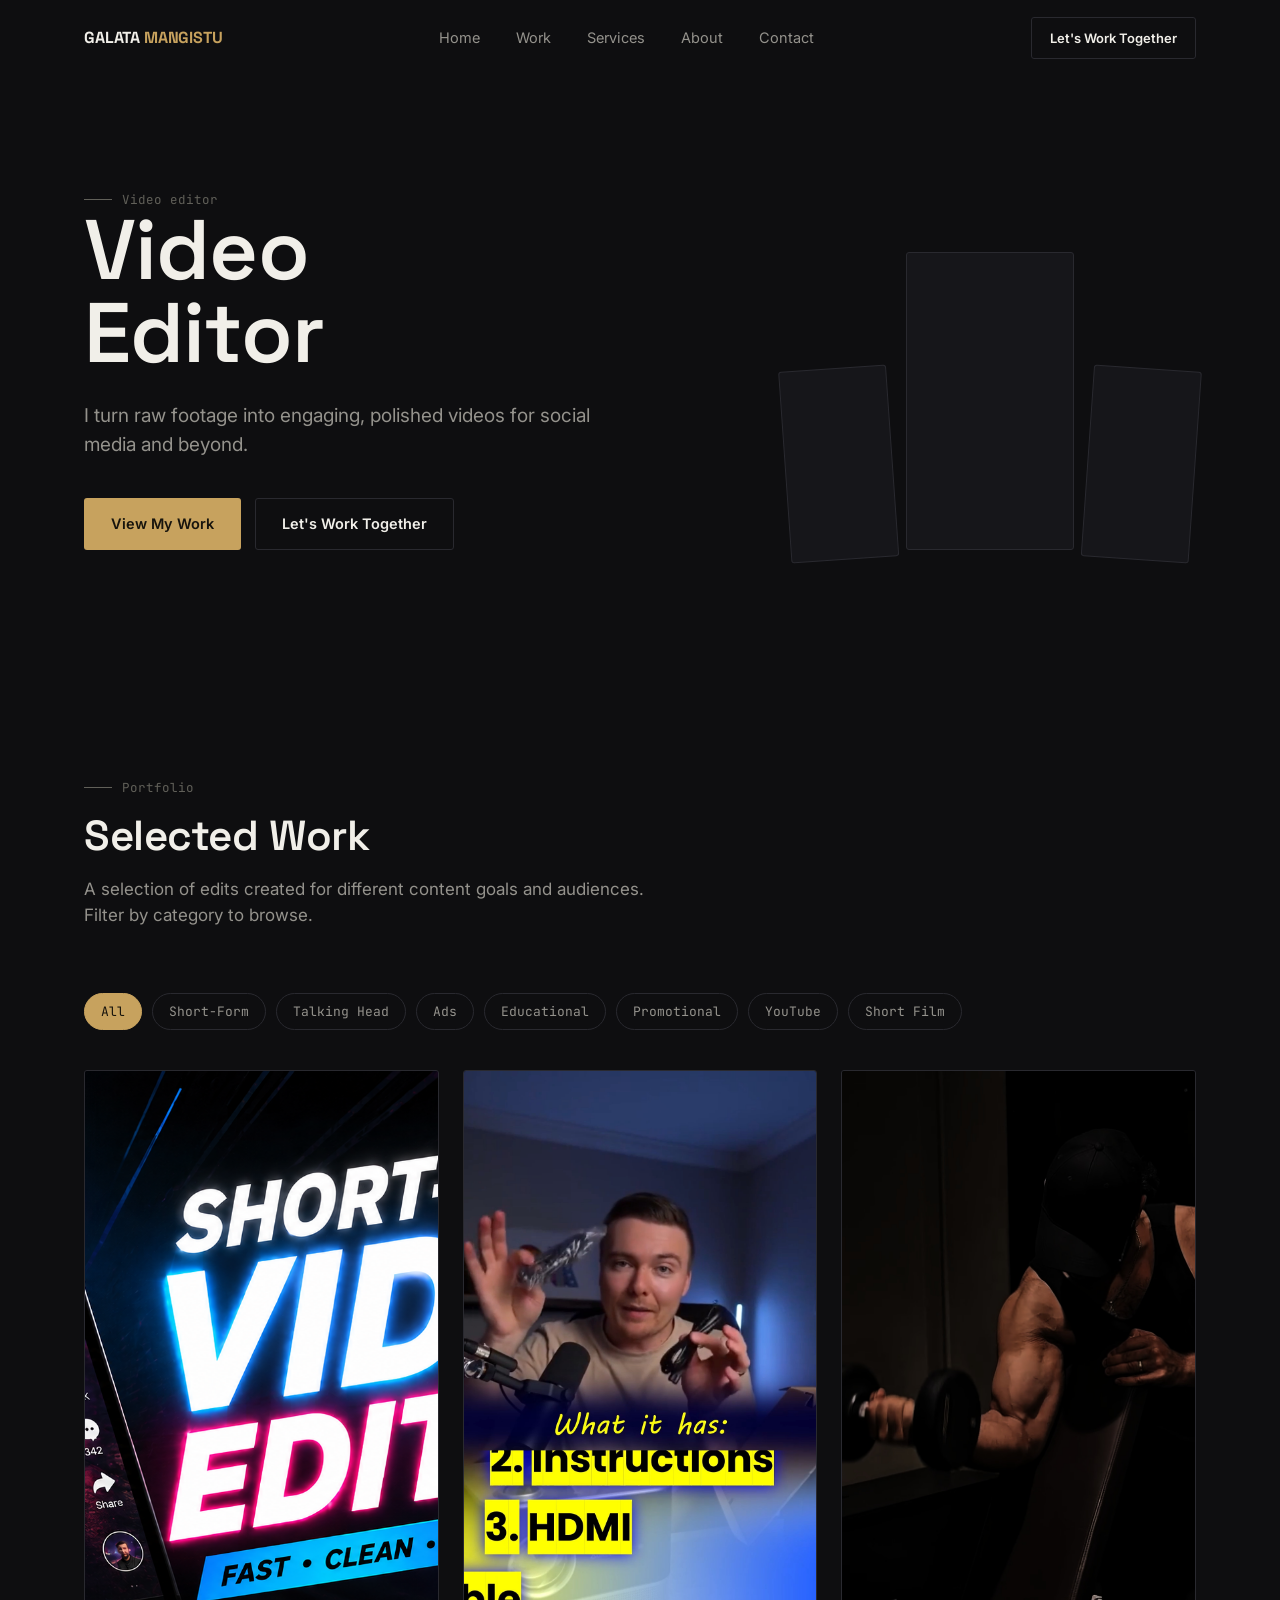
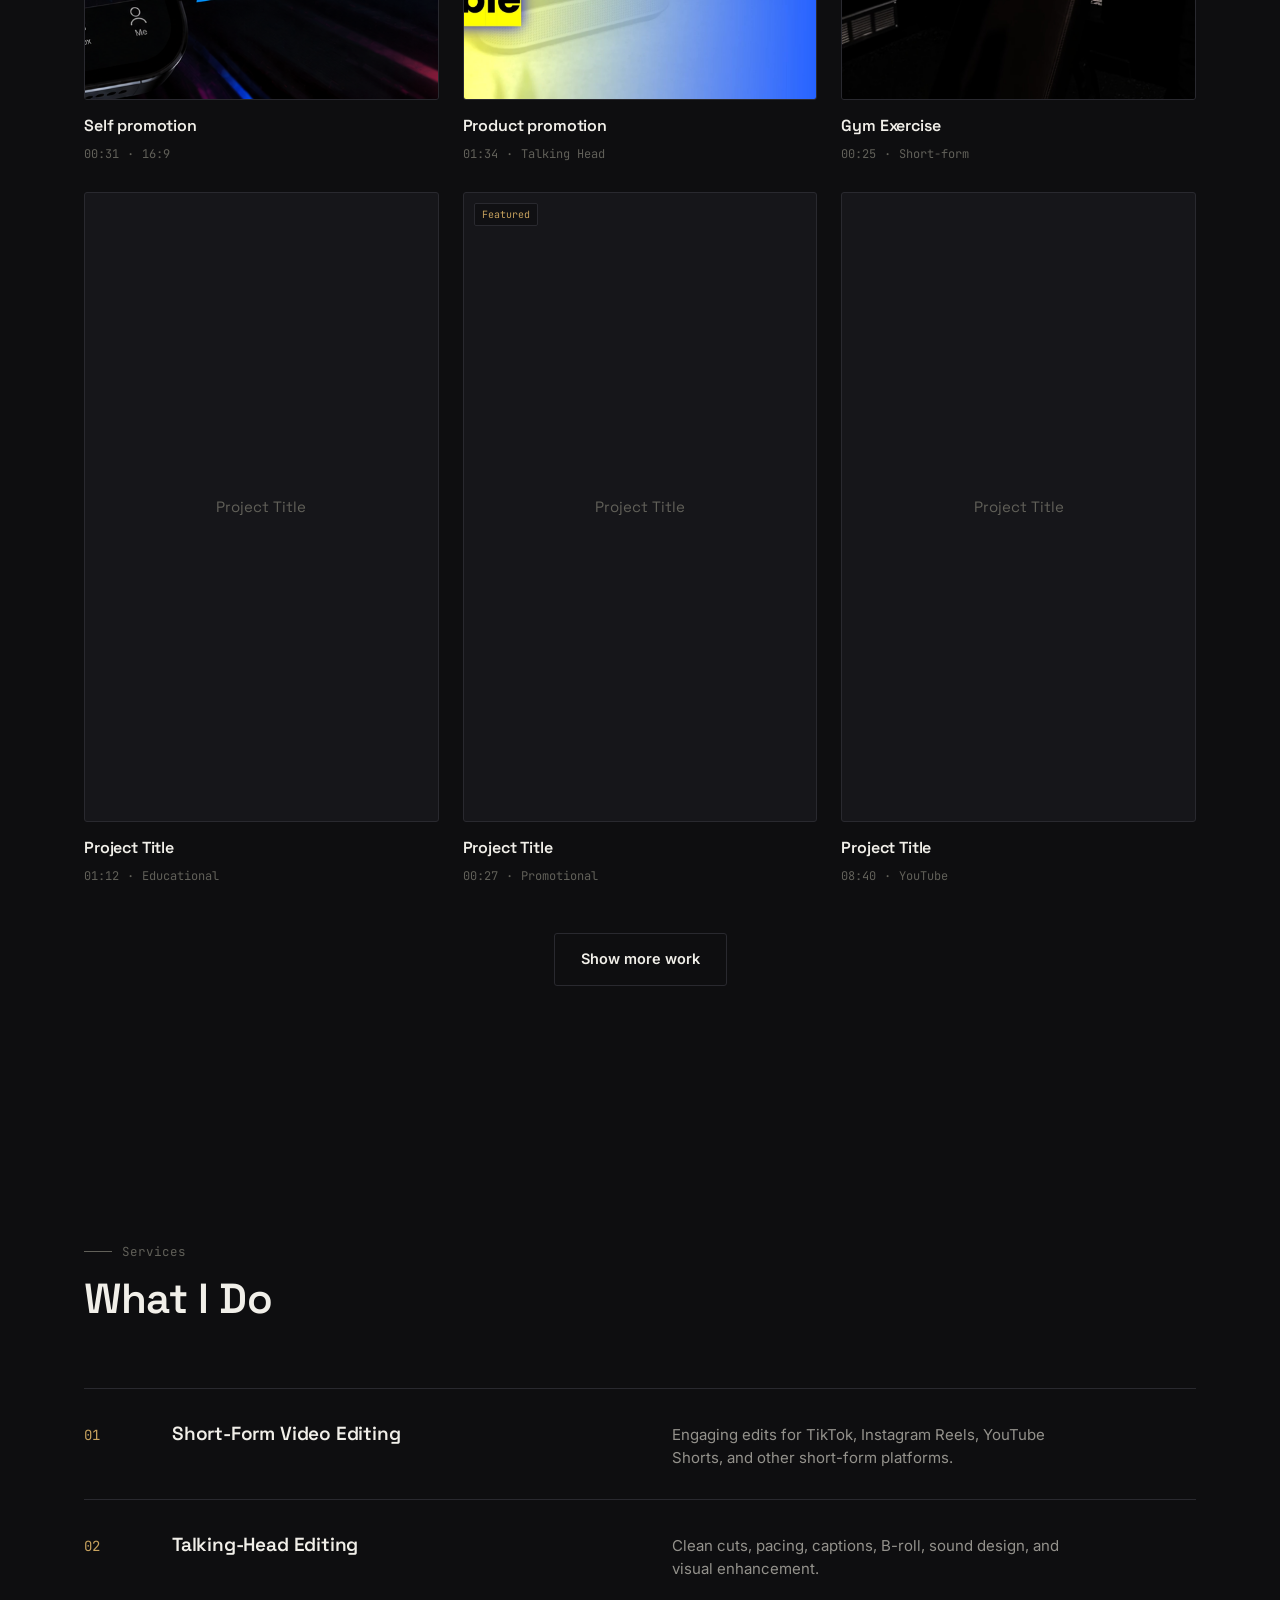
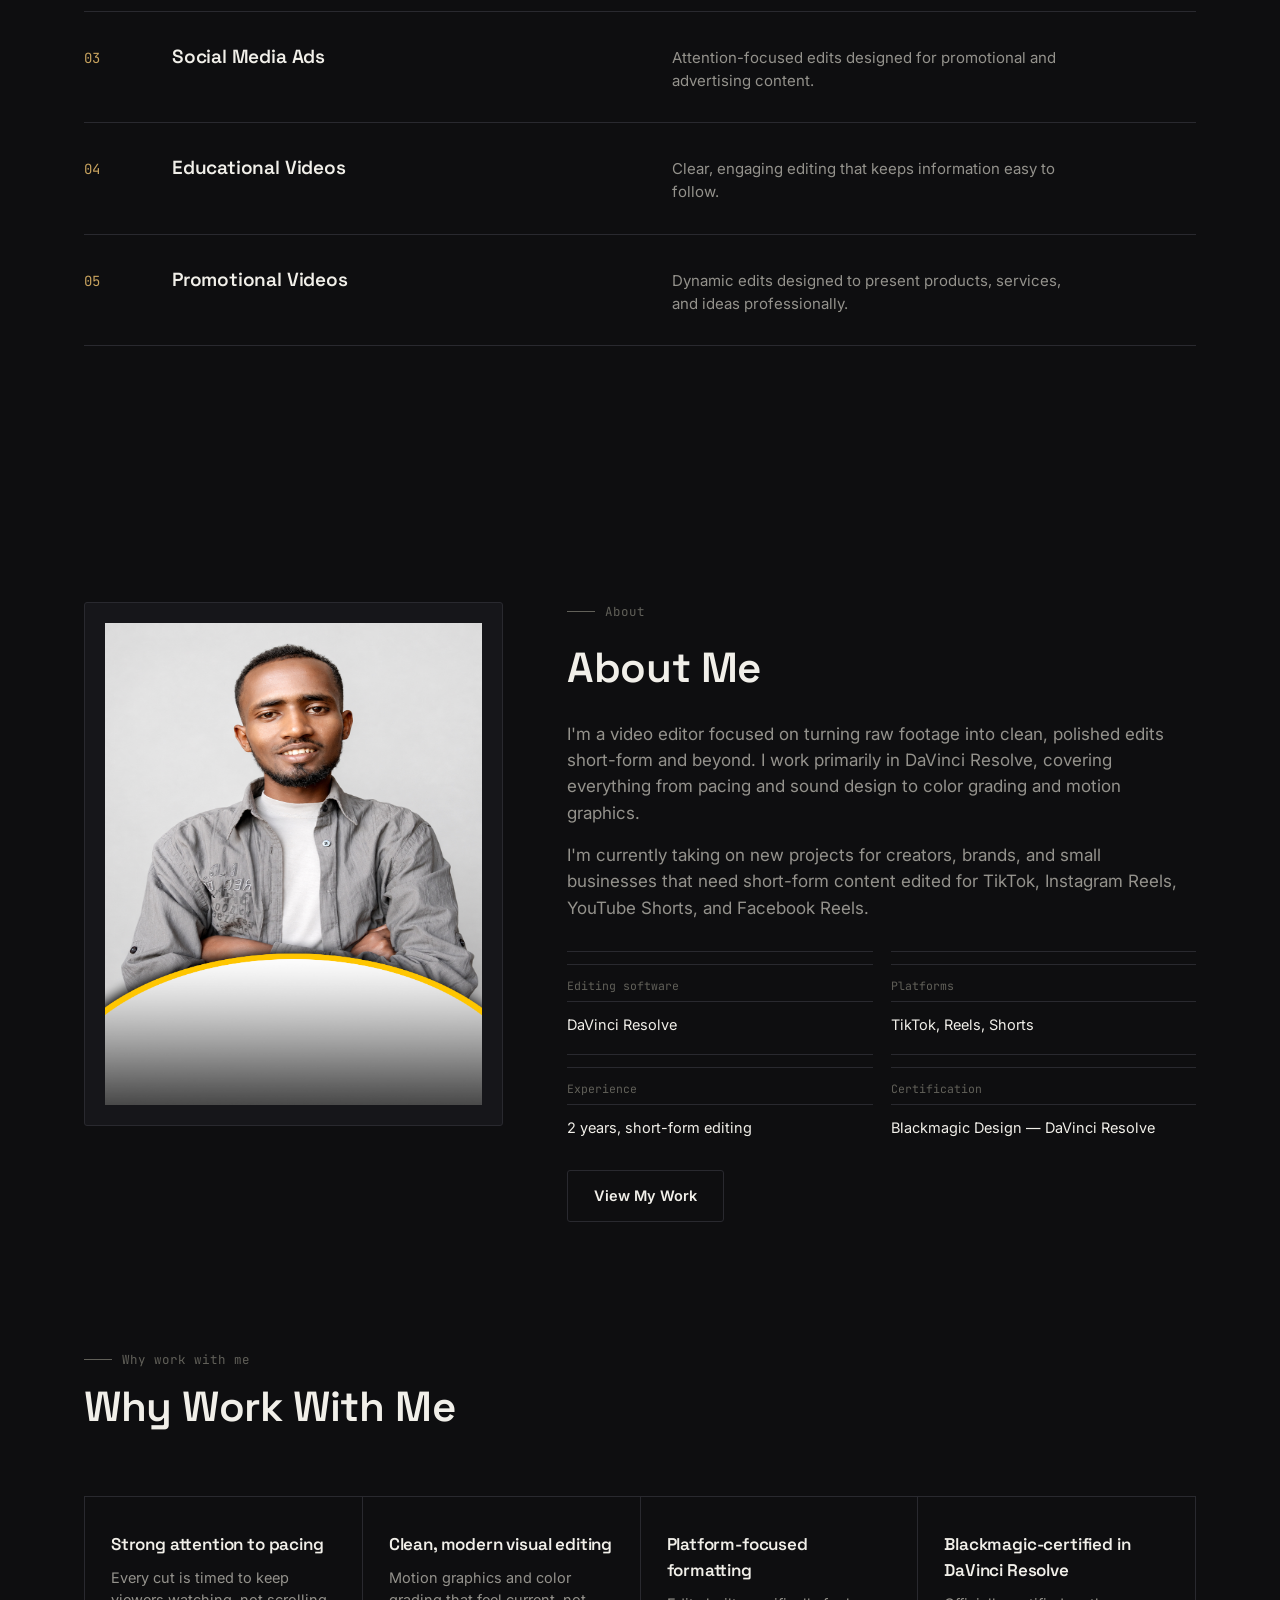
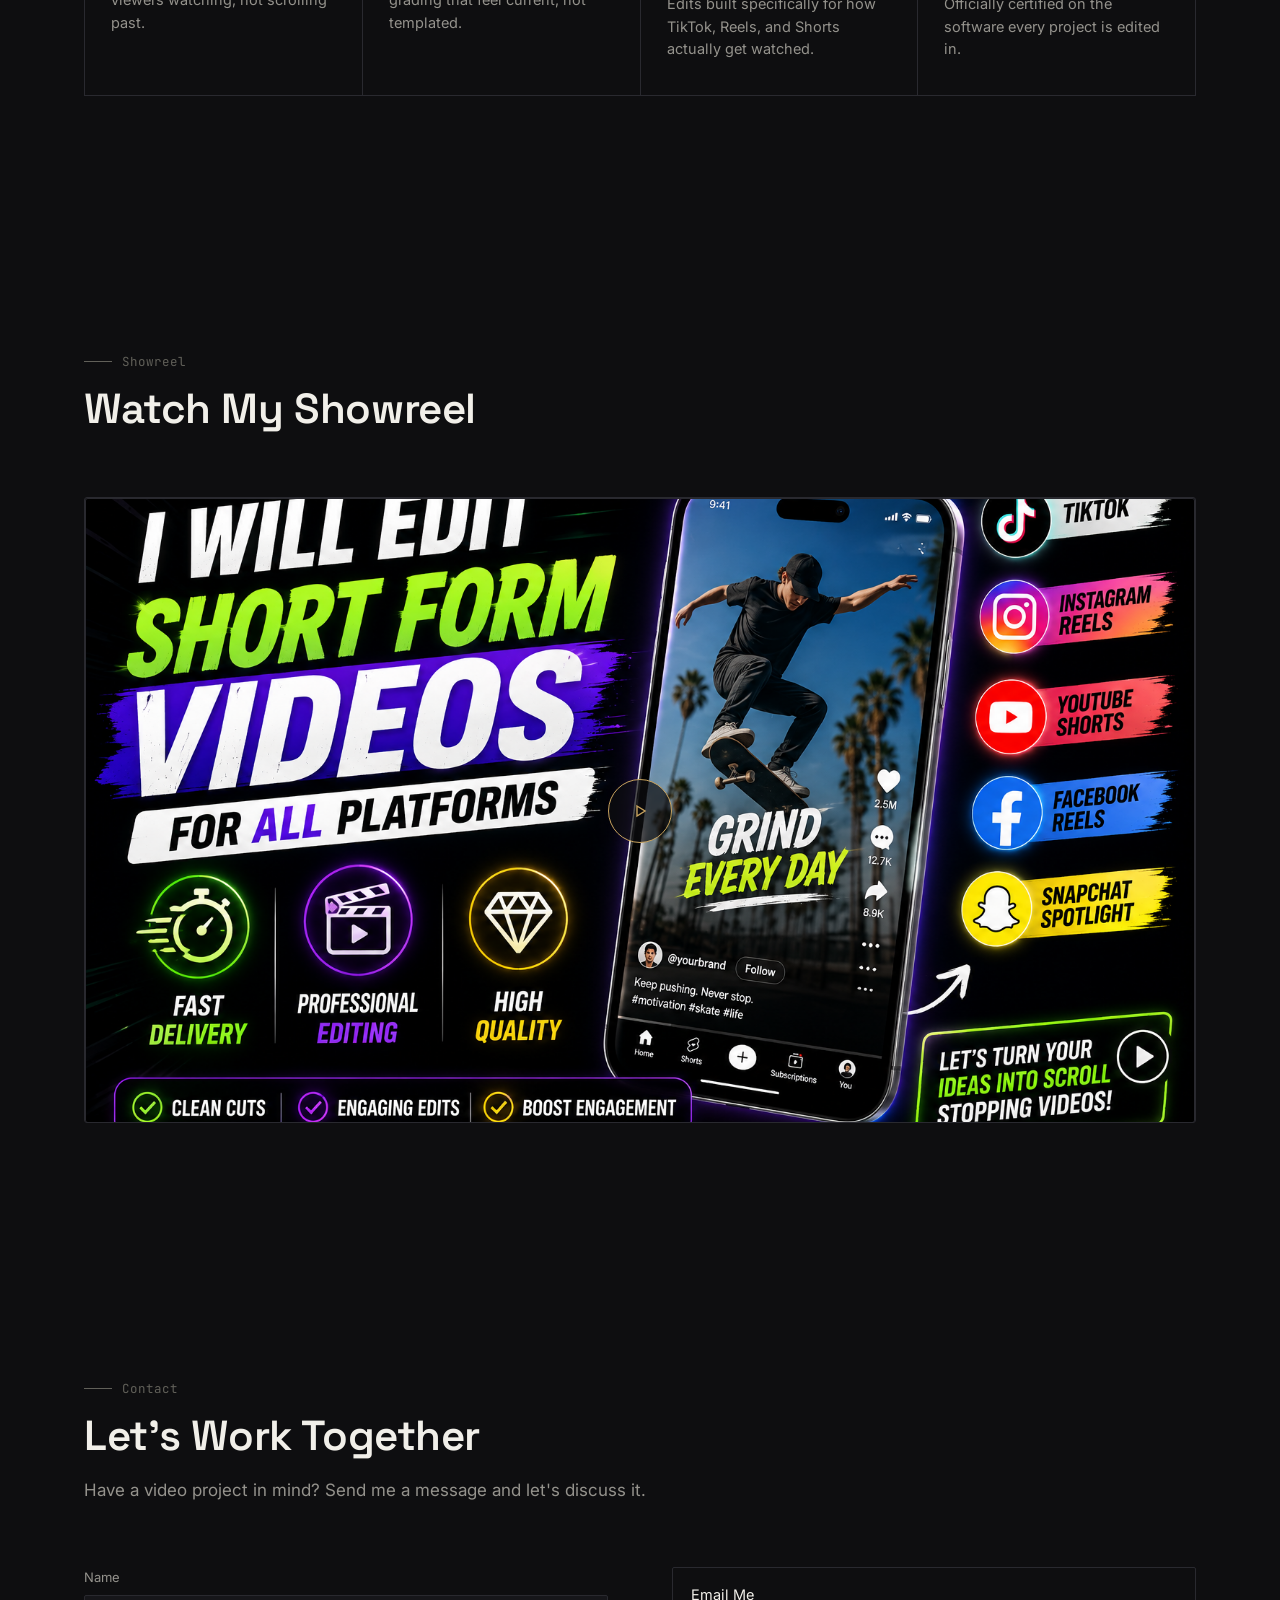
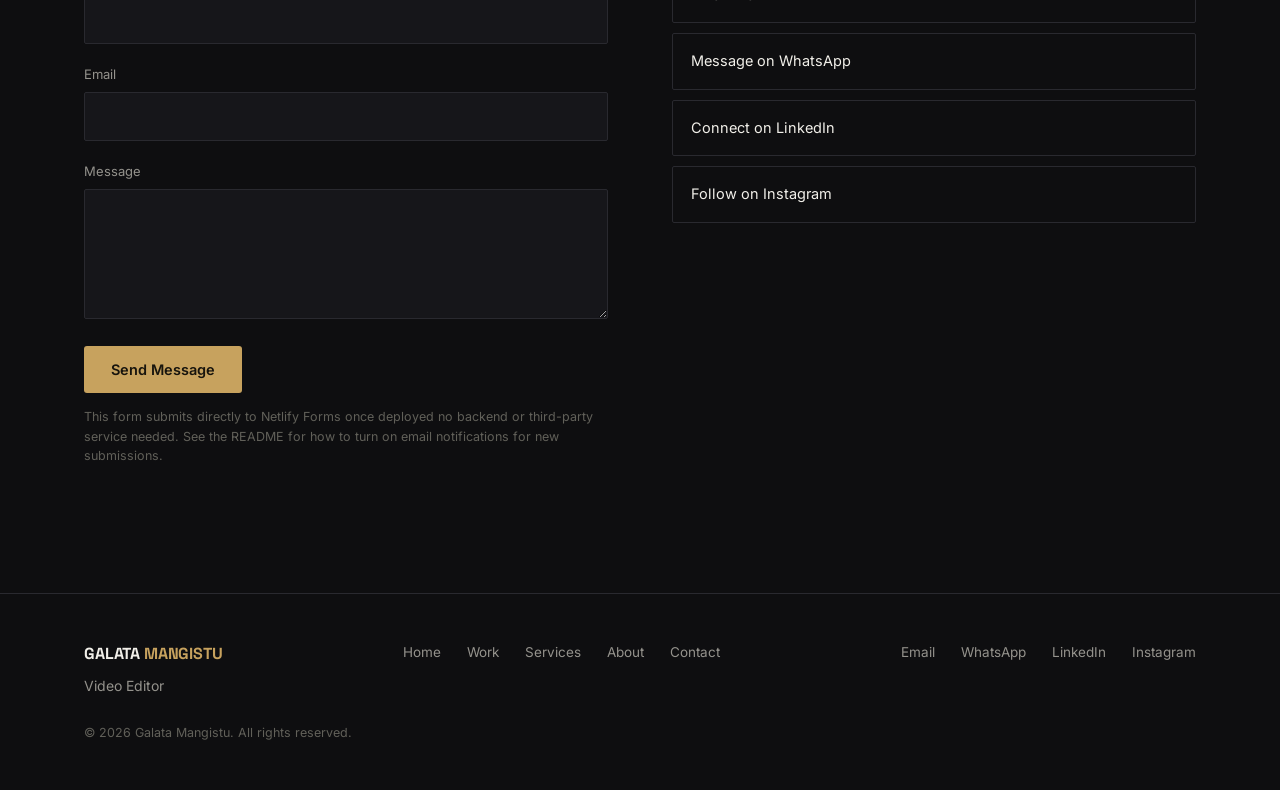
==== commit 14366e7e: "Update index.html" ====
--- a/index.html
+++ b/index.html
@@ -11,7 +11,7 @@
      plain HTML for crawlers and social platforms to see them).
      Replace [YOUR NAME] and the placeholder URLs below.
      ============================================================ -->
-<title>Galata Mangistu — Professional Video Editor</title>
+<title>Galata Mangistu|Professional Video Editor</title>
 <meta name="description" content="Professional video editor specializing in short-form content, social media videos, advertisements, educational content, promotional videos, and more.">
 
 <!-- Canonical URL — replace with your real deployed URL once you have one -->
@@ -86,7 +86,7 @@
         <div>
           <div class="eyebrow"><span class="rule"></span>Video editor</div>
           <h1>Video<br>Editor</h1>
-          <p class="hero-sub">I turn raw footage into engaging, polished videos — for social media and beyond.</p>
+          <p class="hero-sub">I turn raw footage into engaging, polished videos for social media and beyond.</p>
           <div class="hero-ctas">
             <a href="#work" class="btn btn-primary">View My Work</a>
             <a href="#contact" class="btn btn-ghost">Let's Work Together</a>
@@ -161,7 +161,7 @@
         <div class="about-body reveal">
           <div class="eyebrow"><span class="rule"></span>About</div>
           <h2 style="font-size:clamp(28px,3.4vw,42px);margin-top:14px;">About Me</h2>
-          <p style="margin-top:20px;">I'm a video editor focused on turning raw footage into clean, polished edits — short-form and beyond. I work primarily in DaVinci Resolve, covering everything from pacing and sound design to color grading and motion graphics. [Replace this paragraph with your own biography.]</p>
+          <p style="margin-top:20px;">I'm a video editor focused on turning raw footage into clean, polished edits short-form and beyond. I work primarily in DaVinci Resolve, covering everything from pacing and sound design to color grading and motion graphics.</p>
           <p>I'm currently taking on new projects for creators, brands, and small businesses that need short-form content edited for TikTok, Instagram Reels, YouTube Shorts, and Facebook Reels.</p>
           <div class="about-facts">
             <div><div class="k">Editing software</div><div class="v">DaVinci Resolve</div></div>
@@ -237,7 +237,7 @@
               <textarea id="cMessage" name="message" required></textarea>
             </div>
             <button type="submit" class="btn btn-primary">Send Message</button>
-            <p class="form-note">This form submits directly to Netlify Forms once deployed — no backend or third-party service needed. See the README for how to turn on email notifications for new submissions.</p>
+            <p class="form-note">This form submits directly to Netlify Forms once deployed no backend or third-party service needed. See the README for how to turn on email notifications for new submissions.</p>
             <div class="form-status" id="formStatus" role="status" aria-live="polite"></div>
           </form>
           <div class="direct-contact reveal" id="directContact"></div>
--- a/style.css
+++ b/style.css
@@ -187,6 +187,7 @@
   position:relative; overflow:hidden; transition: border-color var(--dur) var(--ease);
   display:flex; align-items:center; justify-content:center;
 }
+.work-card .frame.frame--horizontal{ aspect-ratio: 16/9; }
 .work-card .frame img{ position:absolute; inset:0; width:100%; height:100%; object-fit:cover; }
 .work-card:hover .frame{ border-color: var(--accent); }
 .work-card .frame .title-mark{
@@ -252,7 +253,7 @@
 .why-card p{ margin-top:10px; color: var(--text-muted); font-size: 14.5px; }
 
 /* =============================================================================
-   MEDIA EMBED (reusable video component — showreel + project detail)
+   MEDIA EMBED (reusable video component - showreel + project detail)
    ============================================================================= */
 .media-embed{
   background: var(--surface); border: 1px solid var(--border); border-radius: var(--radius-md);
@@ -374,7 +375,9 @@
   .nav-cta .btn-ghost{ display:none; }
   .hamburger{ display:block; }
   .hero-grid{ grid-template-columns: 1fr; }
-  .reel-cluster{ justify-content:flex-start; margin-top: 40px; }
+  .reel-cluster{ justify-content:flex-start; margin-top: 40px; gap: 10px; }
+  .reel-frame{ width: 88px; }
+  .reel-frame.big{ width: 136px; }
   .work-grid{ grid-template-columns: repeat(2, 1fr); }
   .service-row{ grid-template-columns: 40px 1fr; }
   .service-row p{ grid-column: 2 / 3; }
@@ -391,6 +394,9 @@
   .nav-inner{ height:64px; }
   .mobile-panel{ inset: 64px 0 0 0; }
   .media-embed--vertical{ max-width: 260px; }
+  .reel-cluster{ gap: 8px; }
+  .reel-frame{ width: 72px; }
+  .reel-frame.big{ width: 112px; }
   .detail-nav{ flex-direction:column; align-items:flex-start; }
   .detail-nav-link.detail-nav-next{ text-align:left; align-items:flex-start; margin-left:0; }
 }
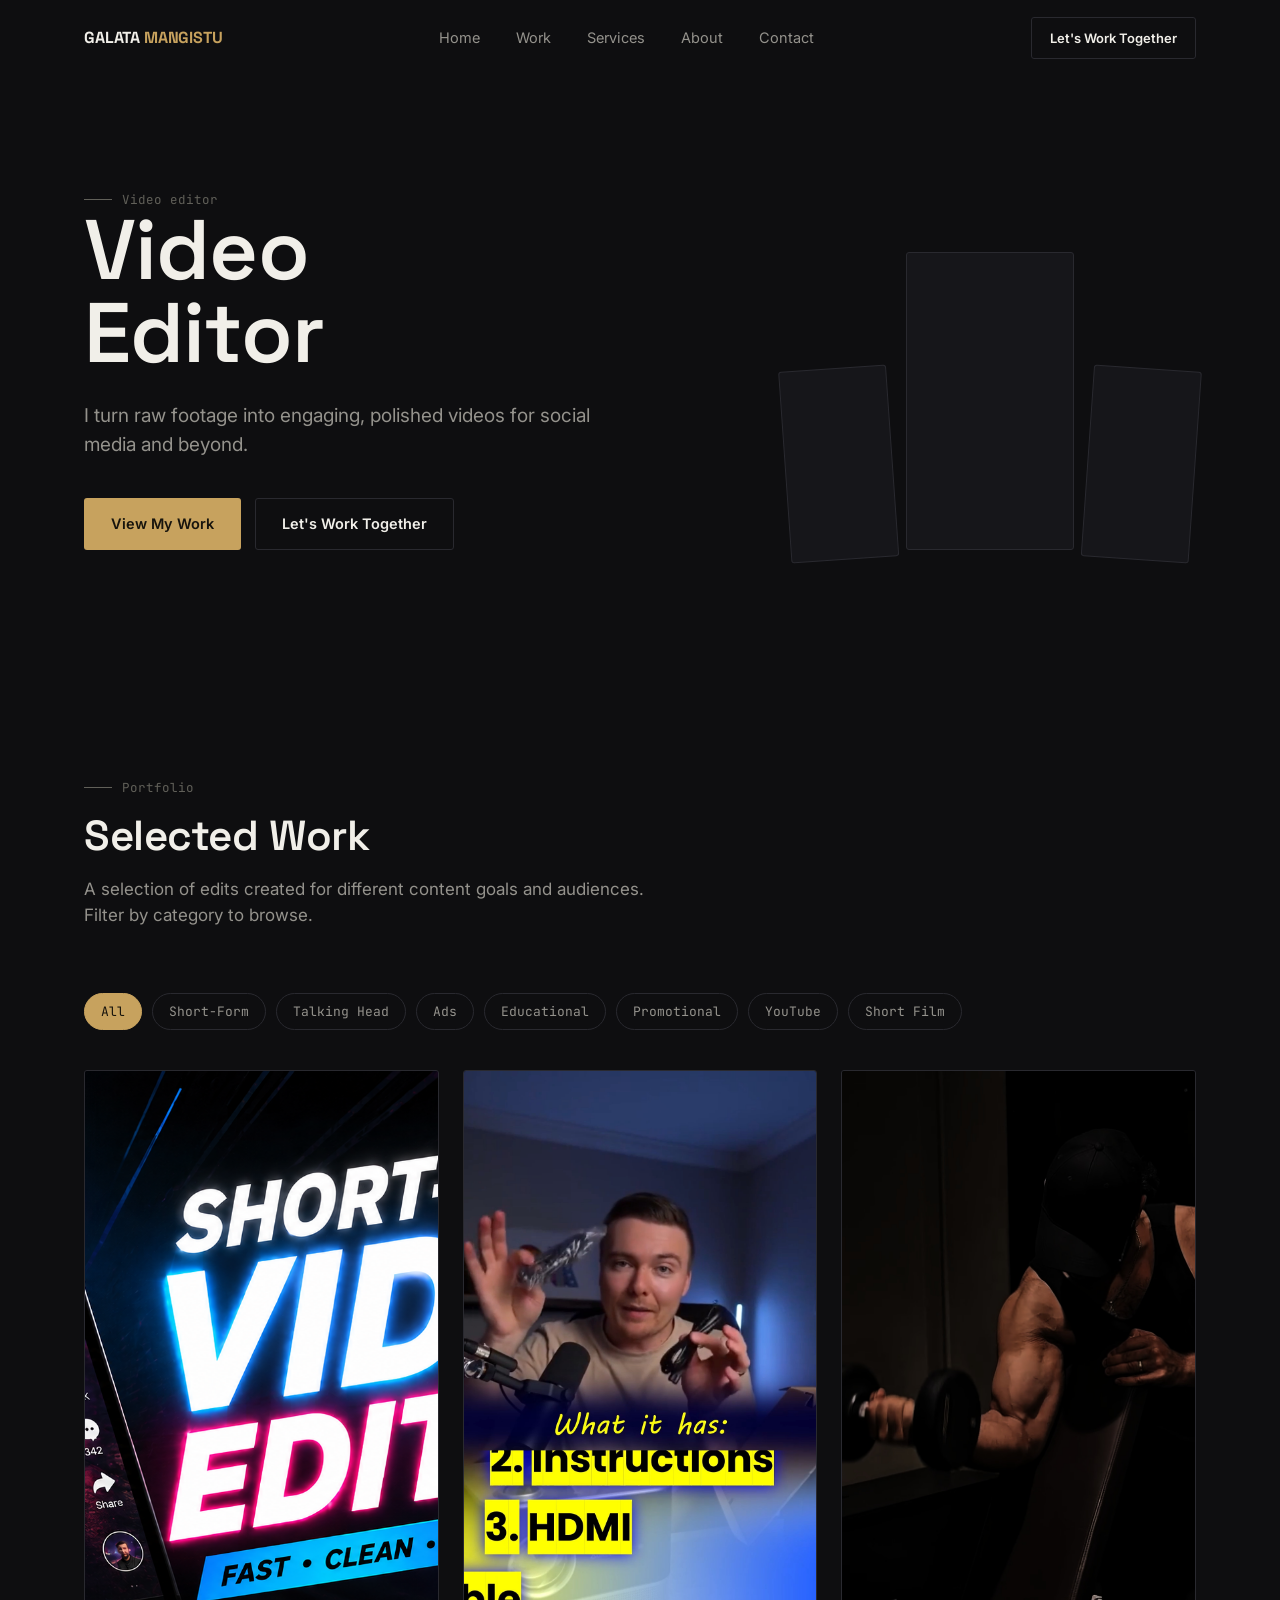
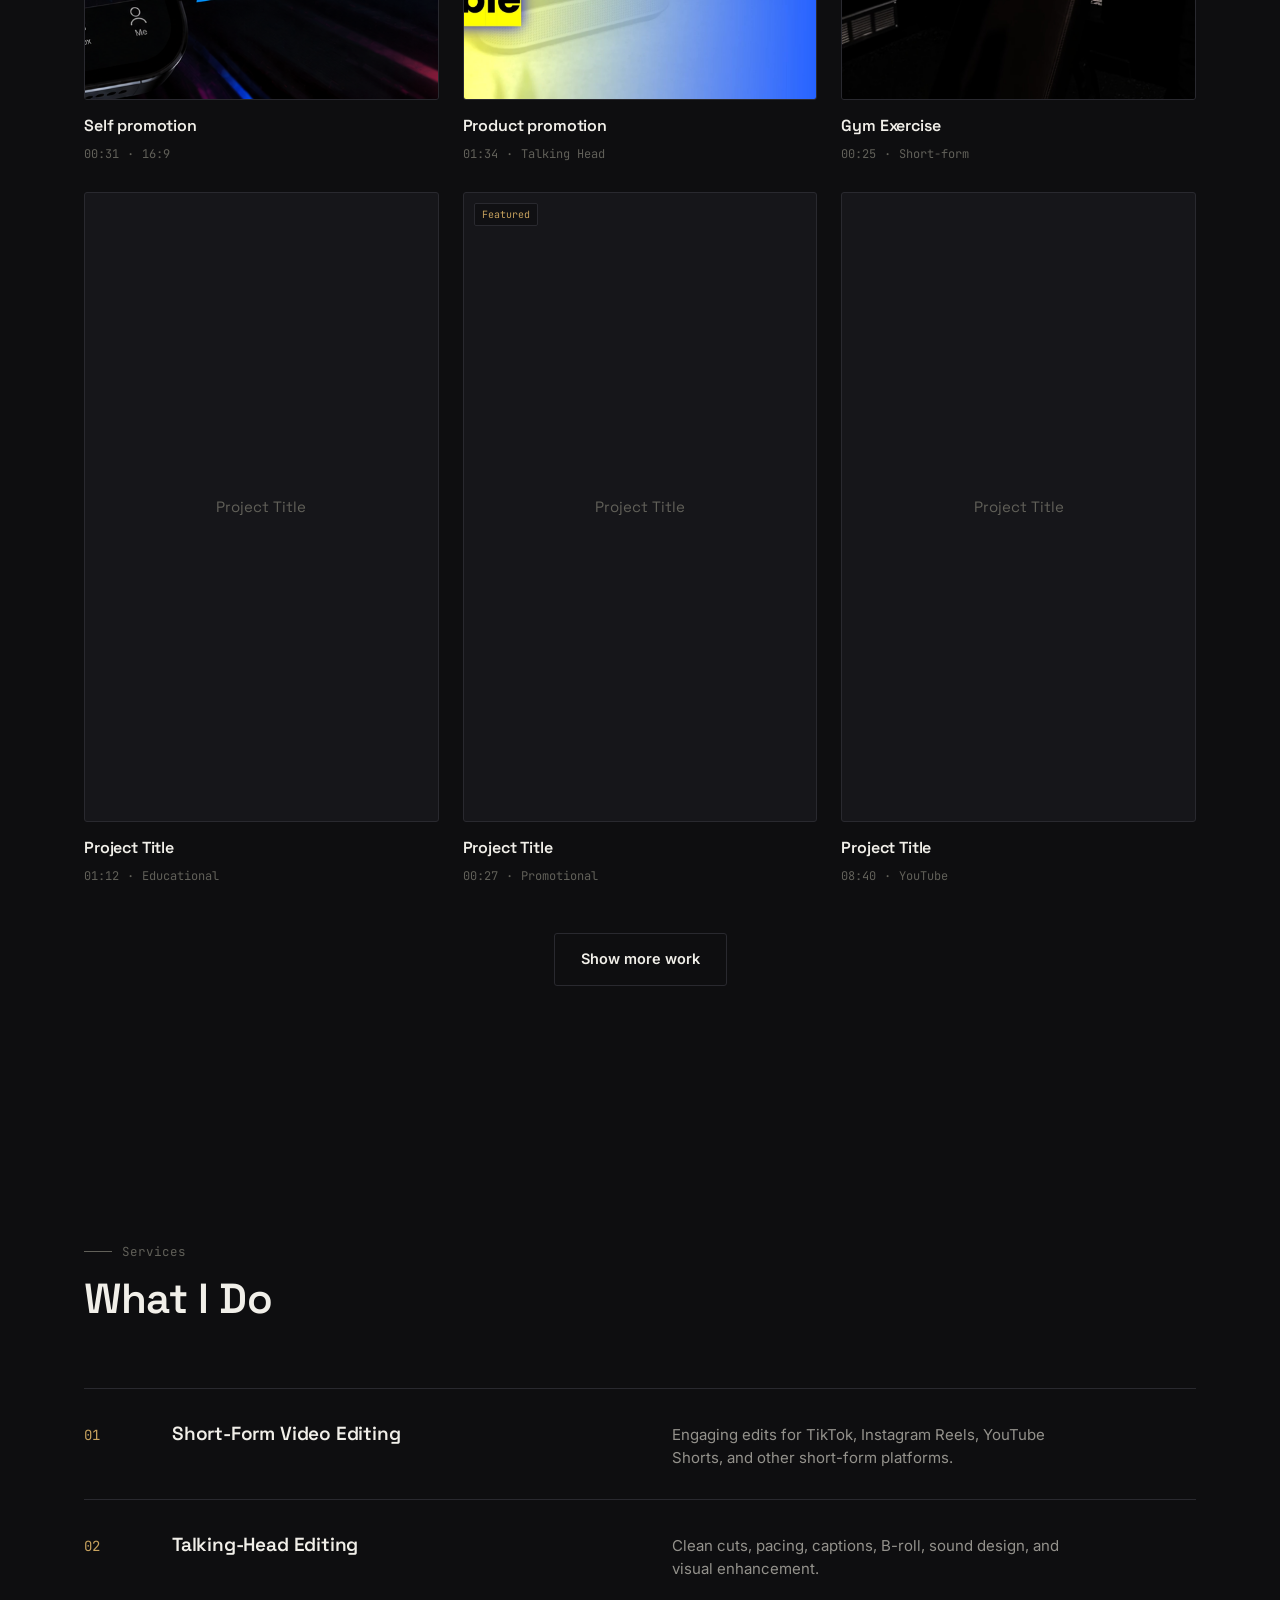
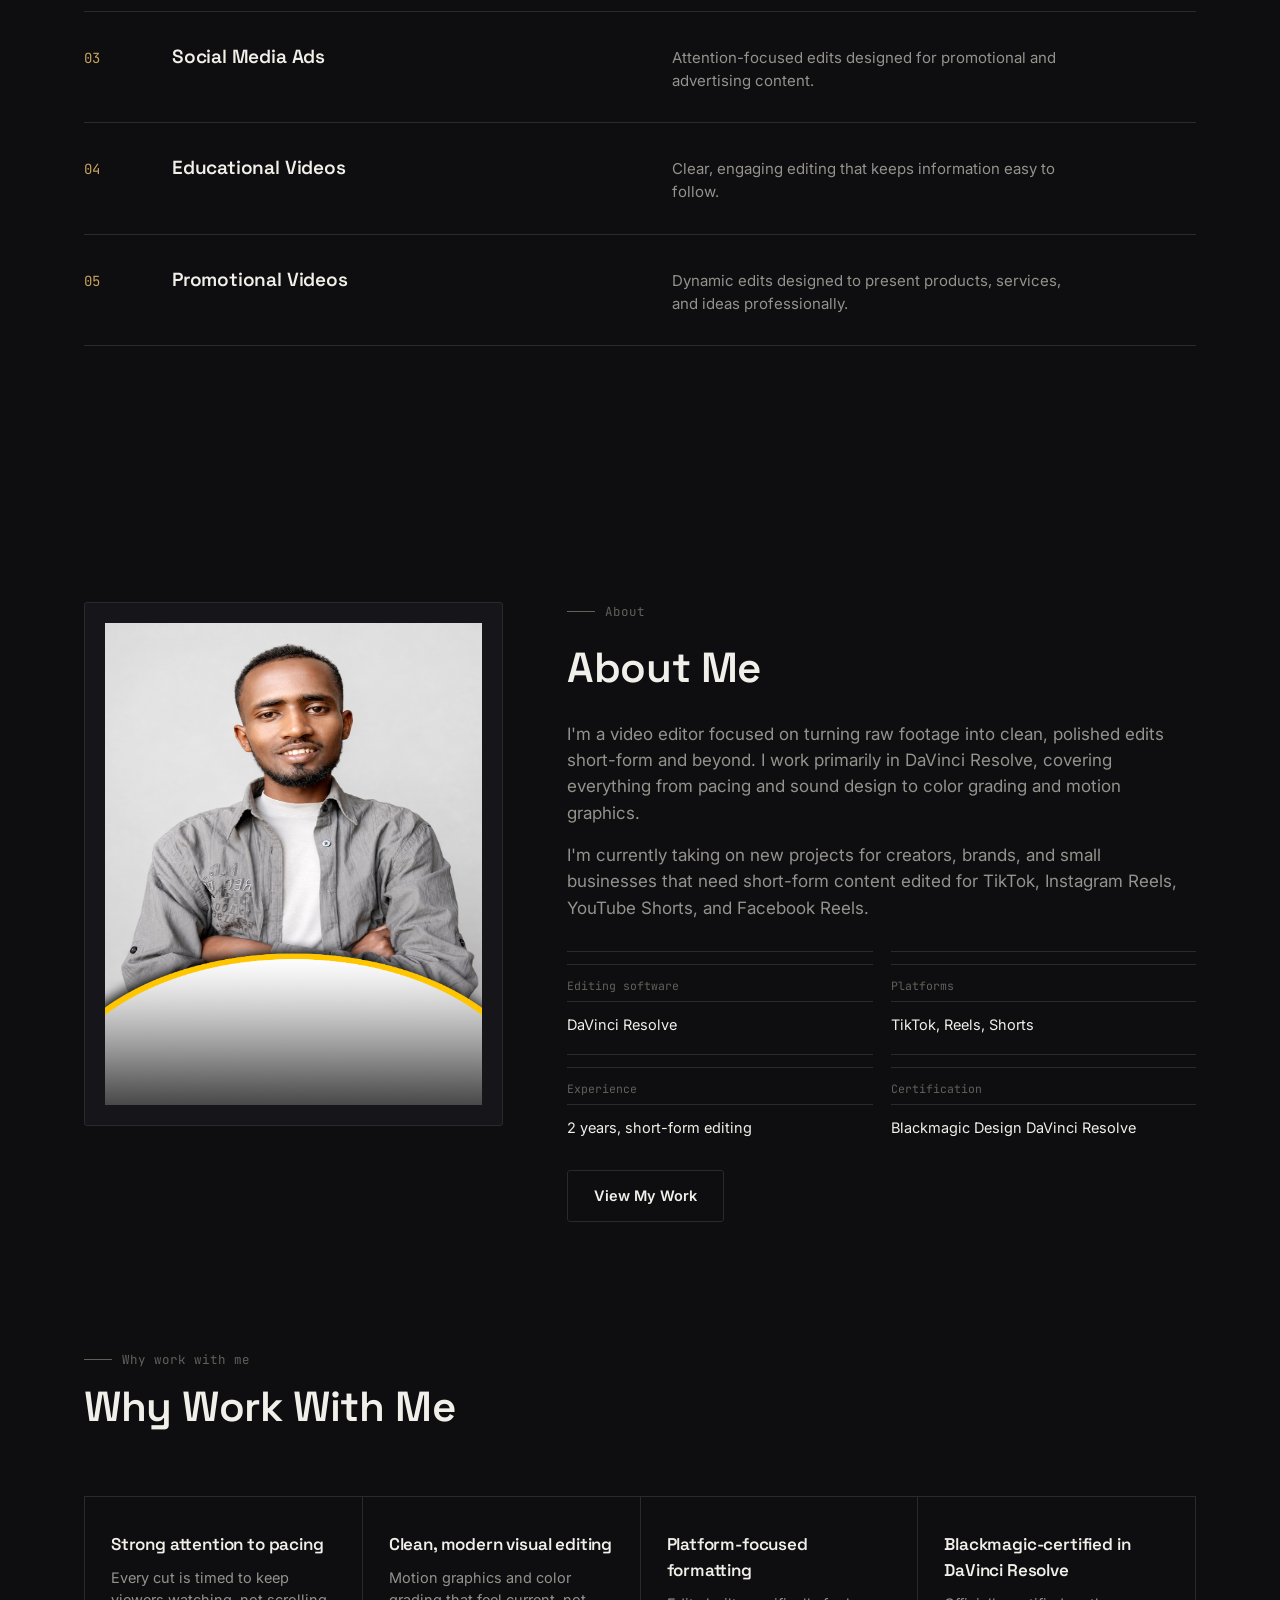
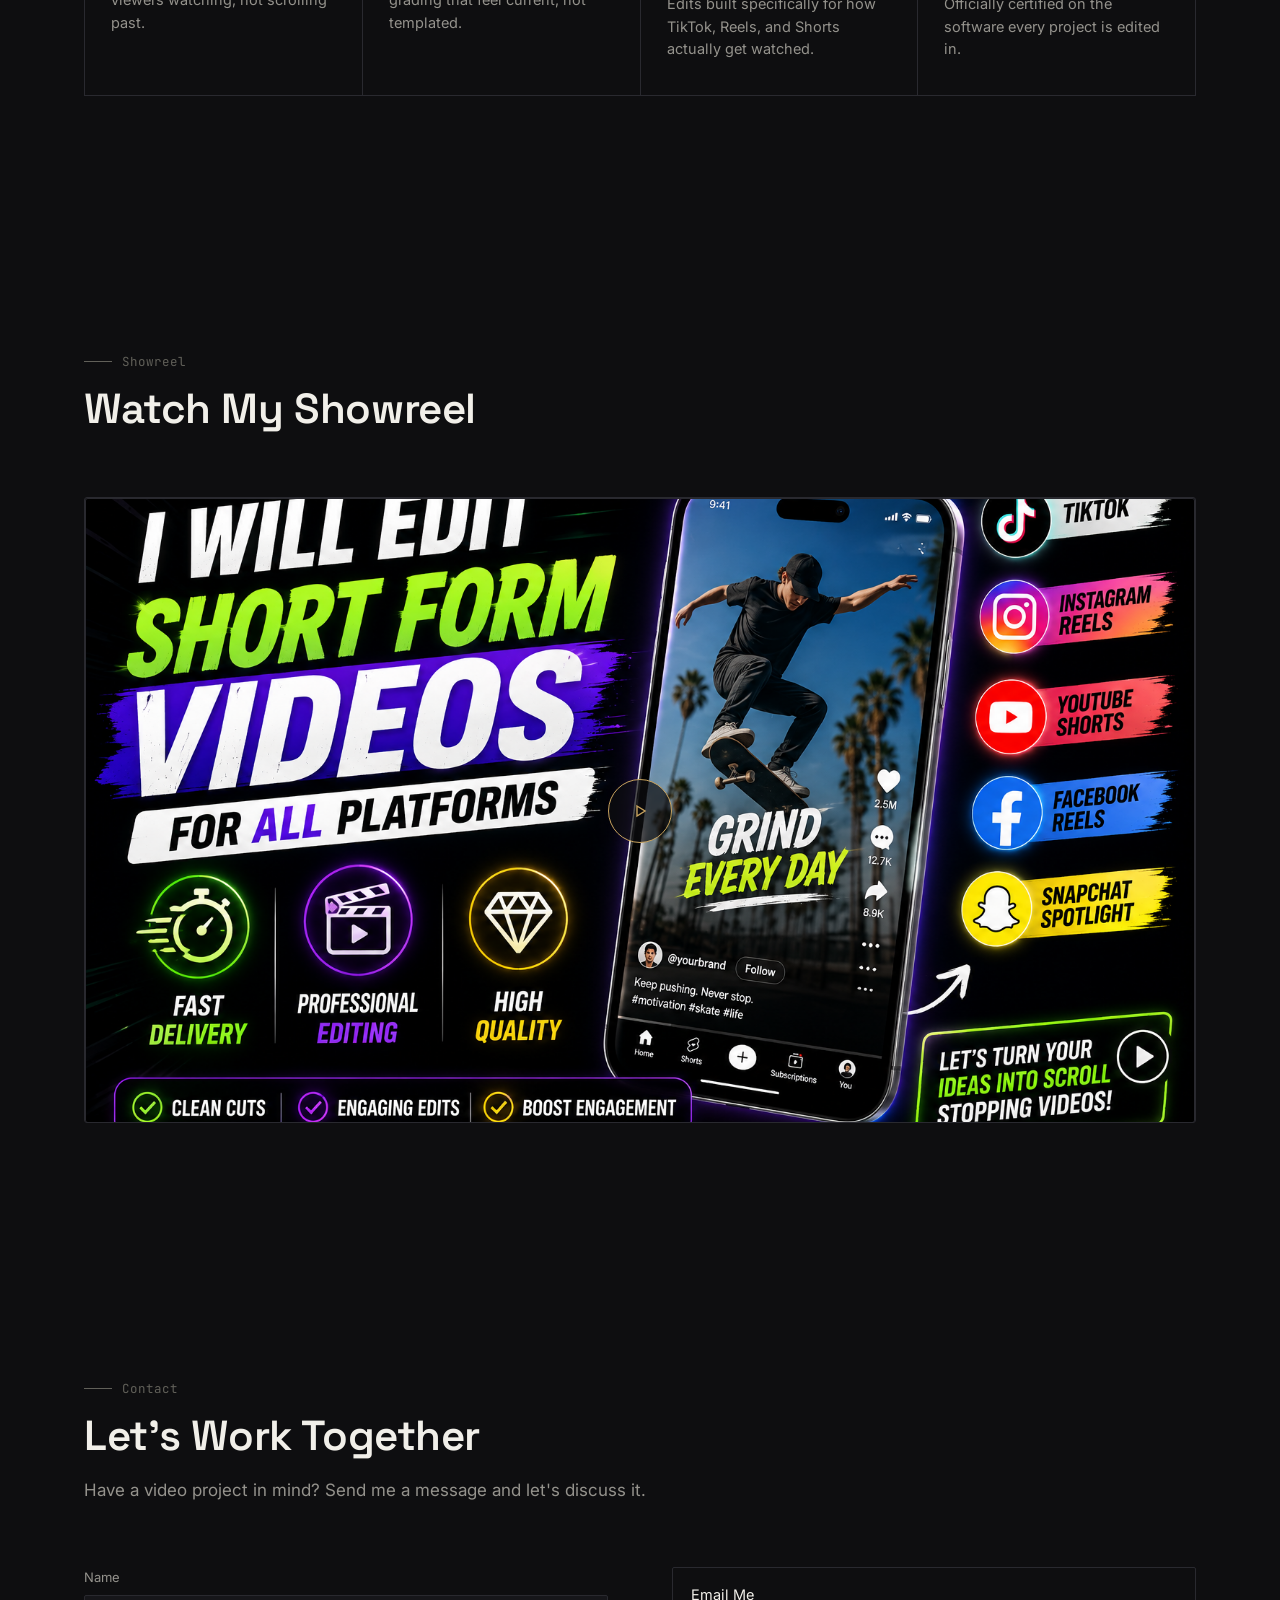
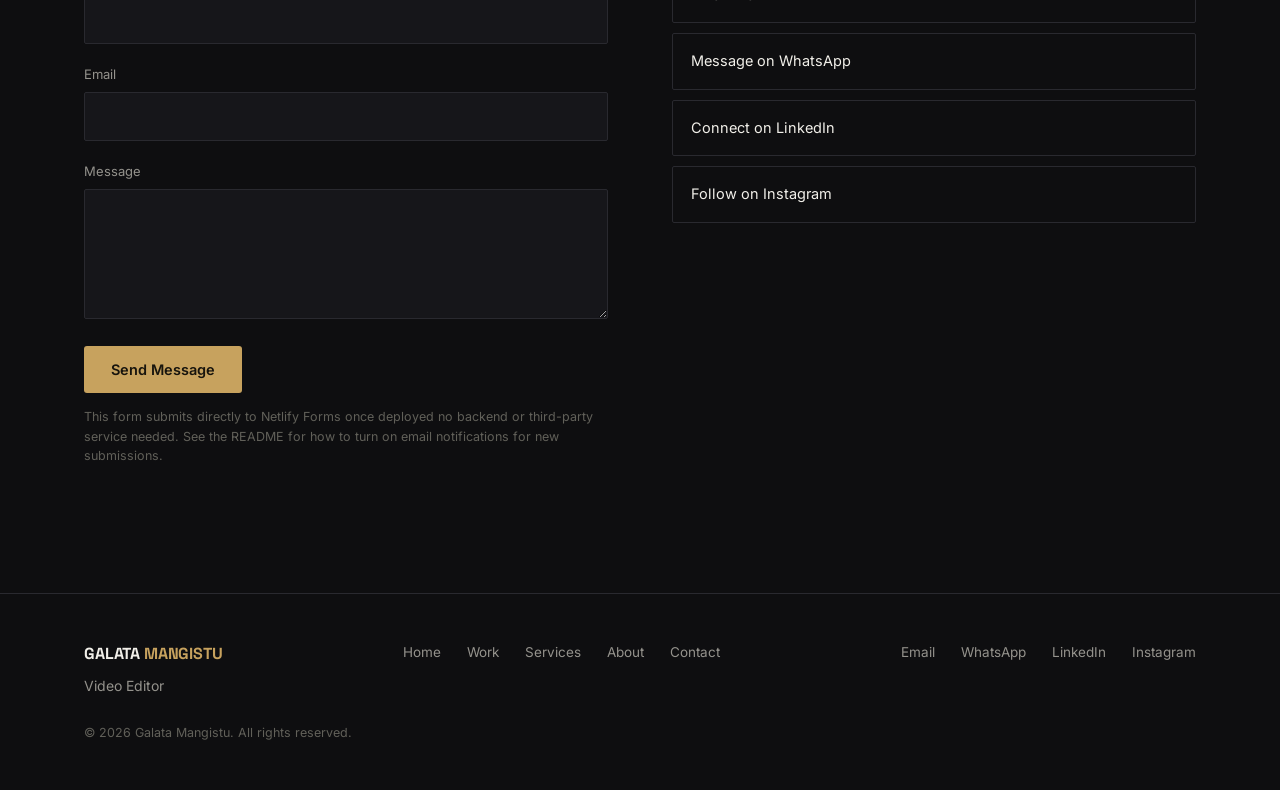
==== commit 7b2f8242: "Update index.html" ====
--- a/index.html
+++ b/index.html
@@ -167,7 +167,7 @@
             <div><div class="k">Editing software</div><div class="v">DaVinci Resolve</div></div>
             <div><div class="k">Platforms</div><div class="v">TikTok, Reels, Shorts</div></div>
             <div><div class="k">Experience</div><div class="v">2 years, short-form editing</div></div>
-            <div><div class="k">Certification</div><div class="v">Blackmagic Design — DaVinci Resolve</div></div>
+            <div><div class="k">Certification</div><div class="v">Blackmagic Design DaVinci Resolve</div></div>
           </div>
           <a href="#work" class="btn btn-ghost">View My Work</a>
         </div>
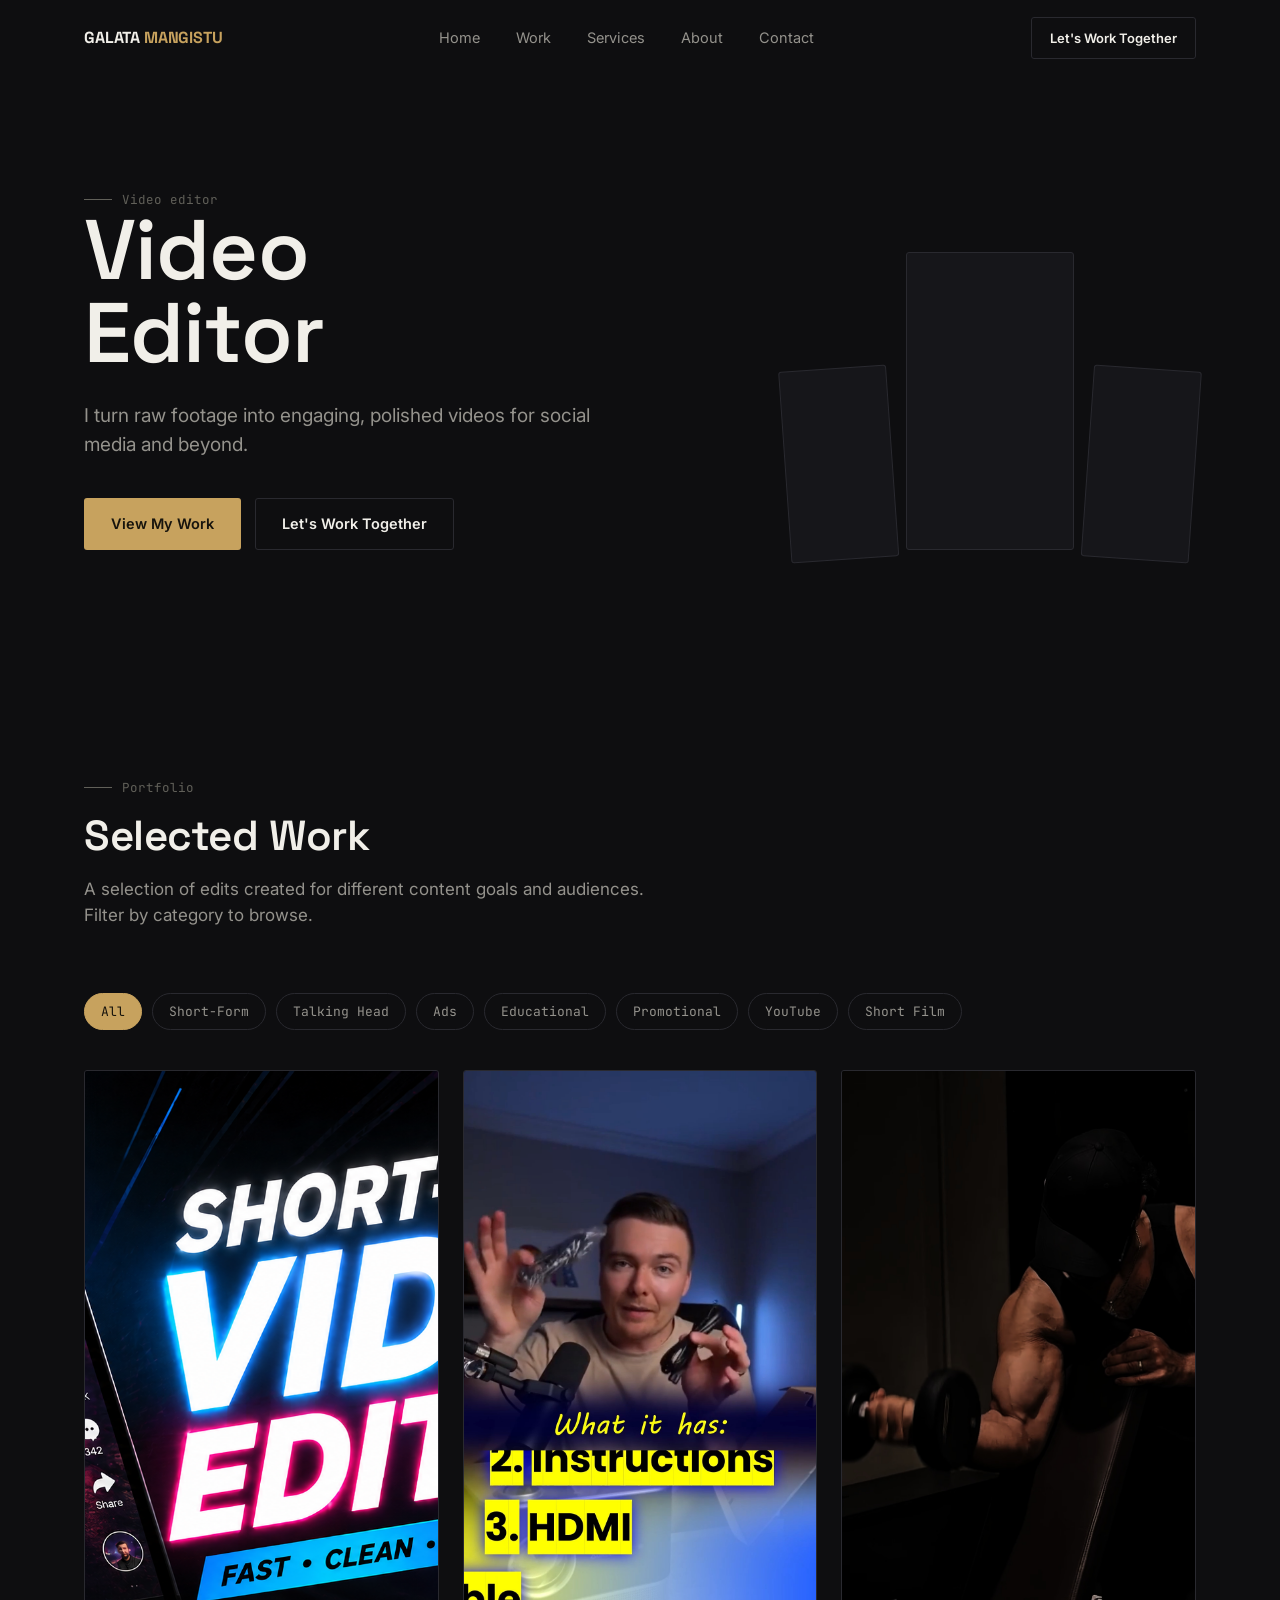
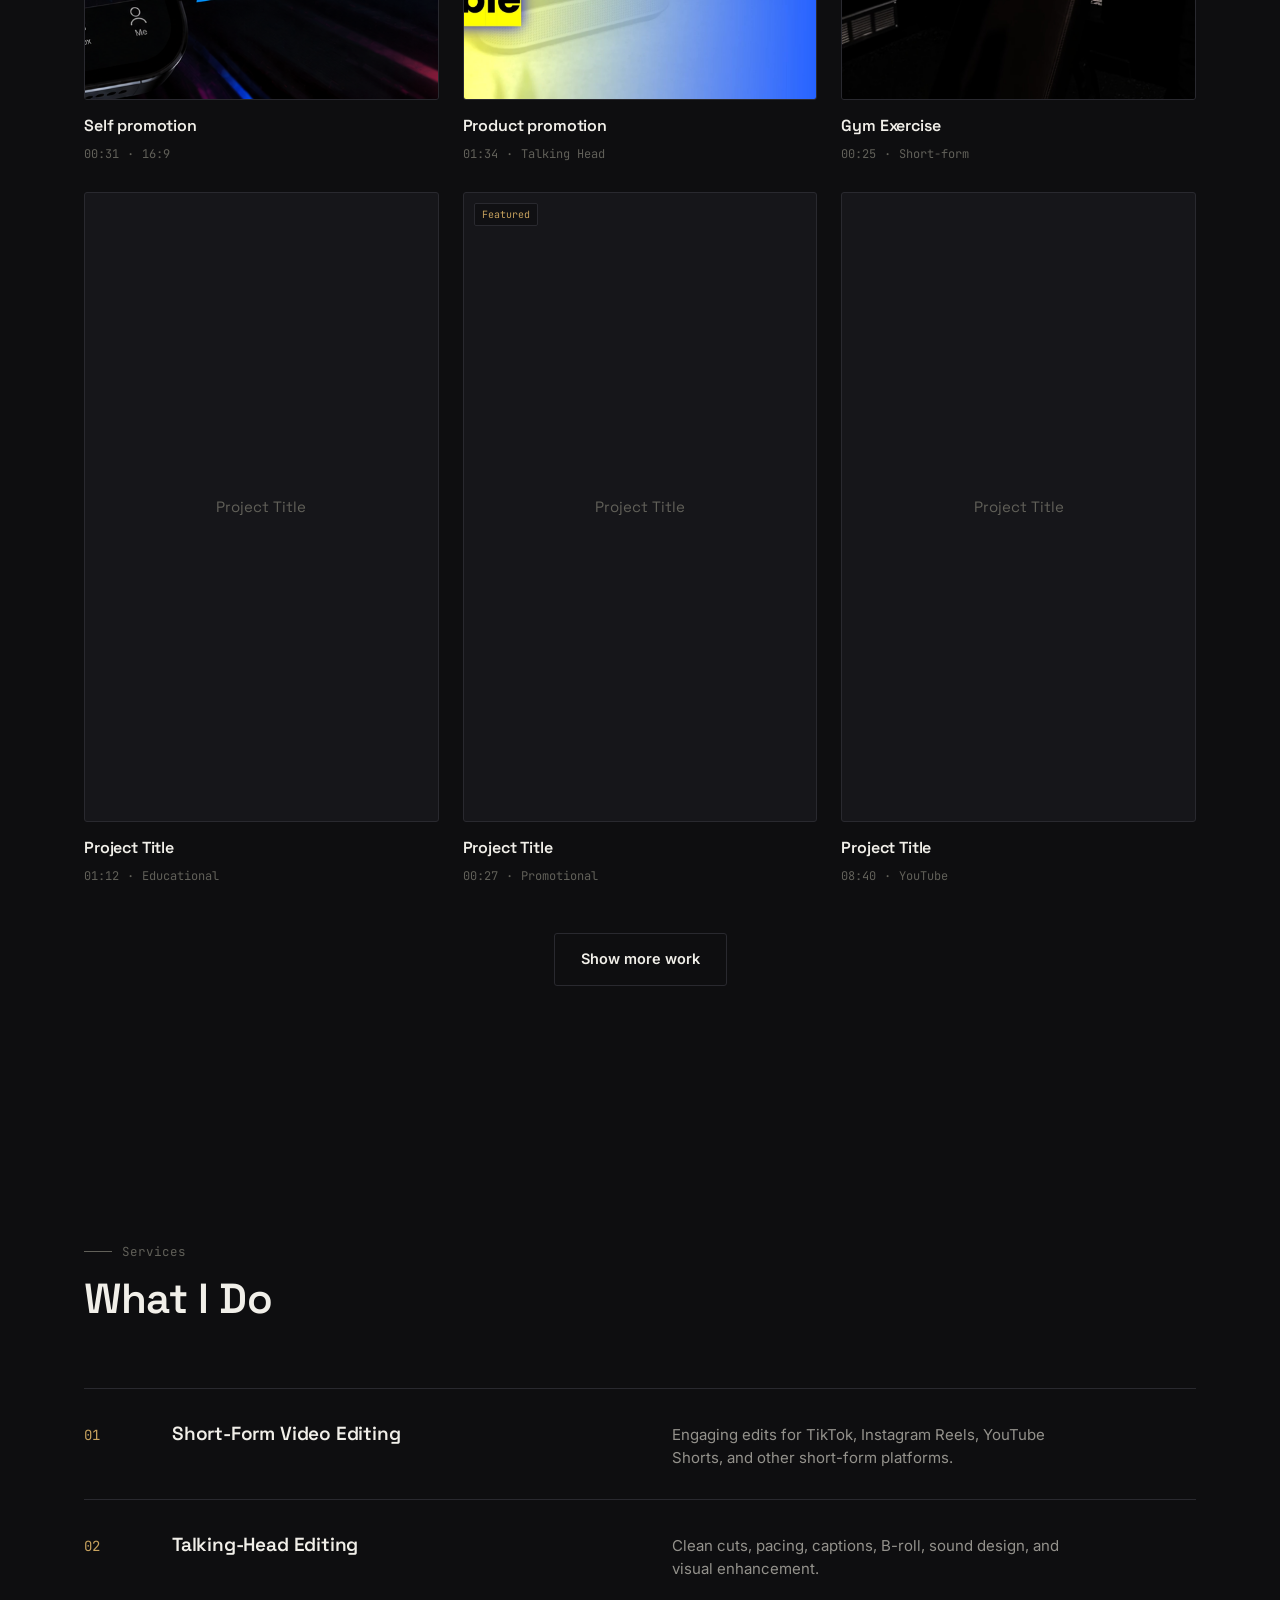
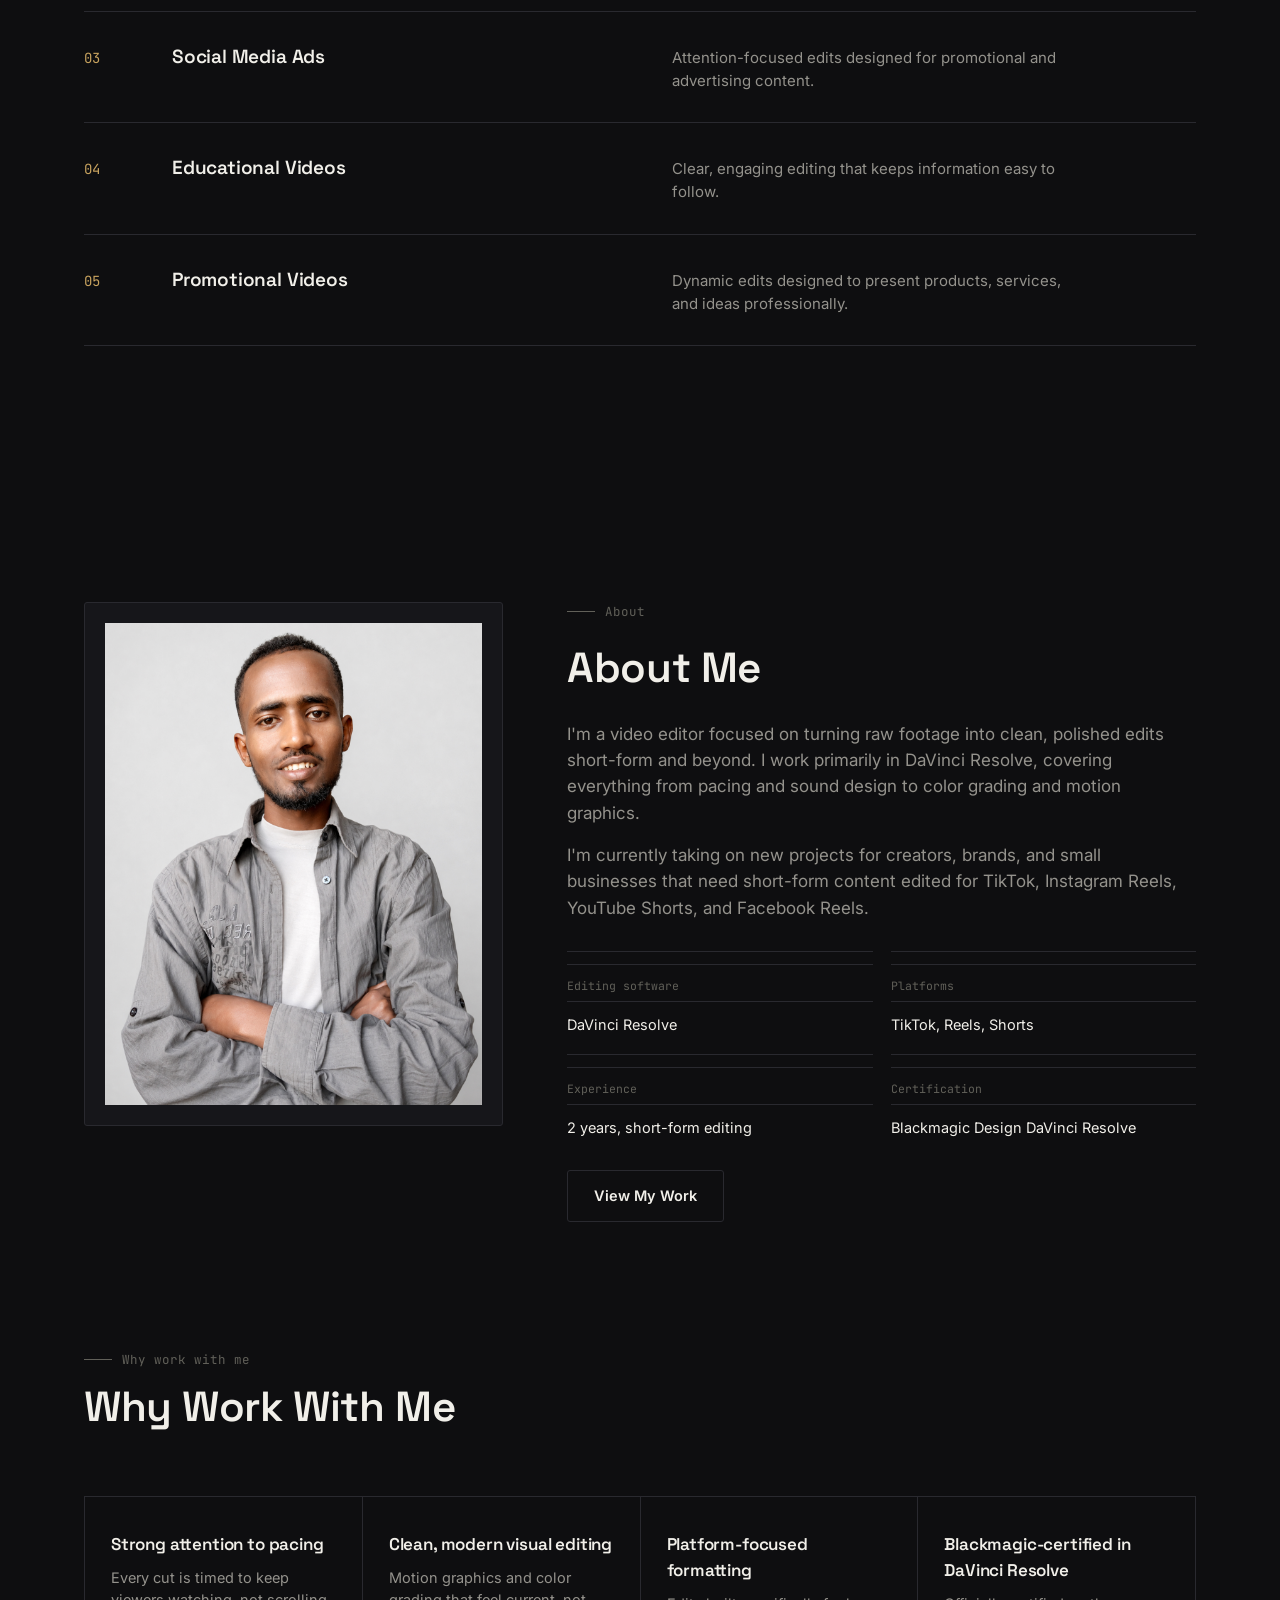
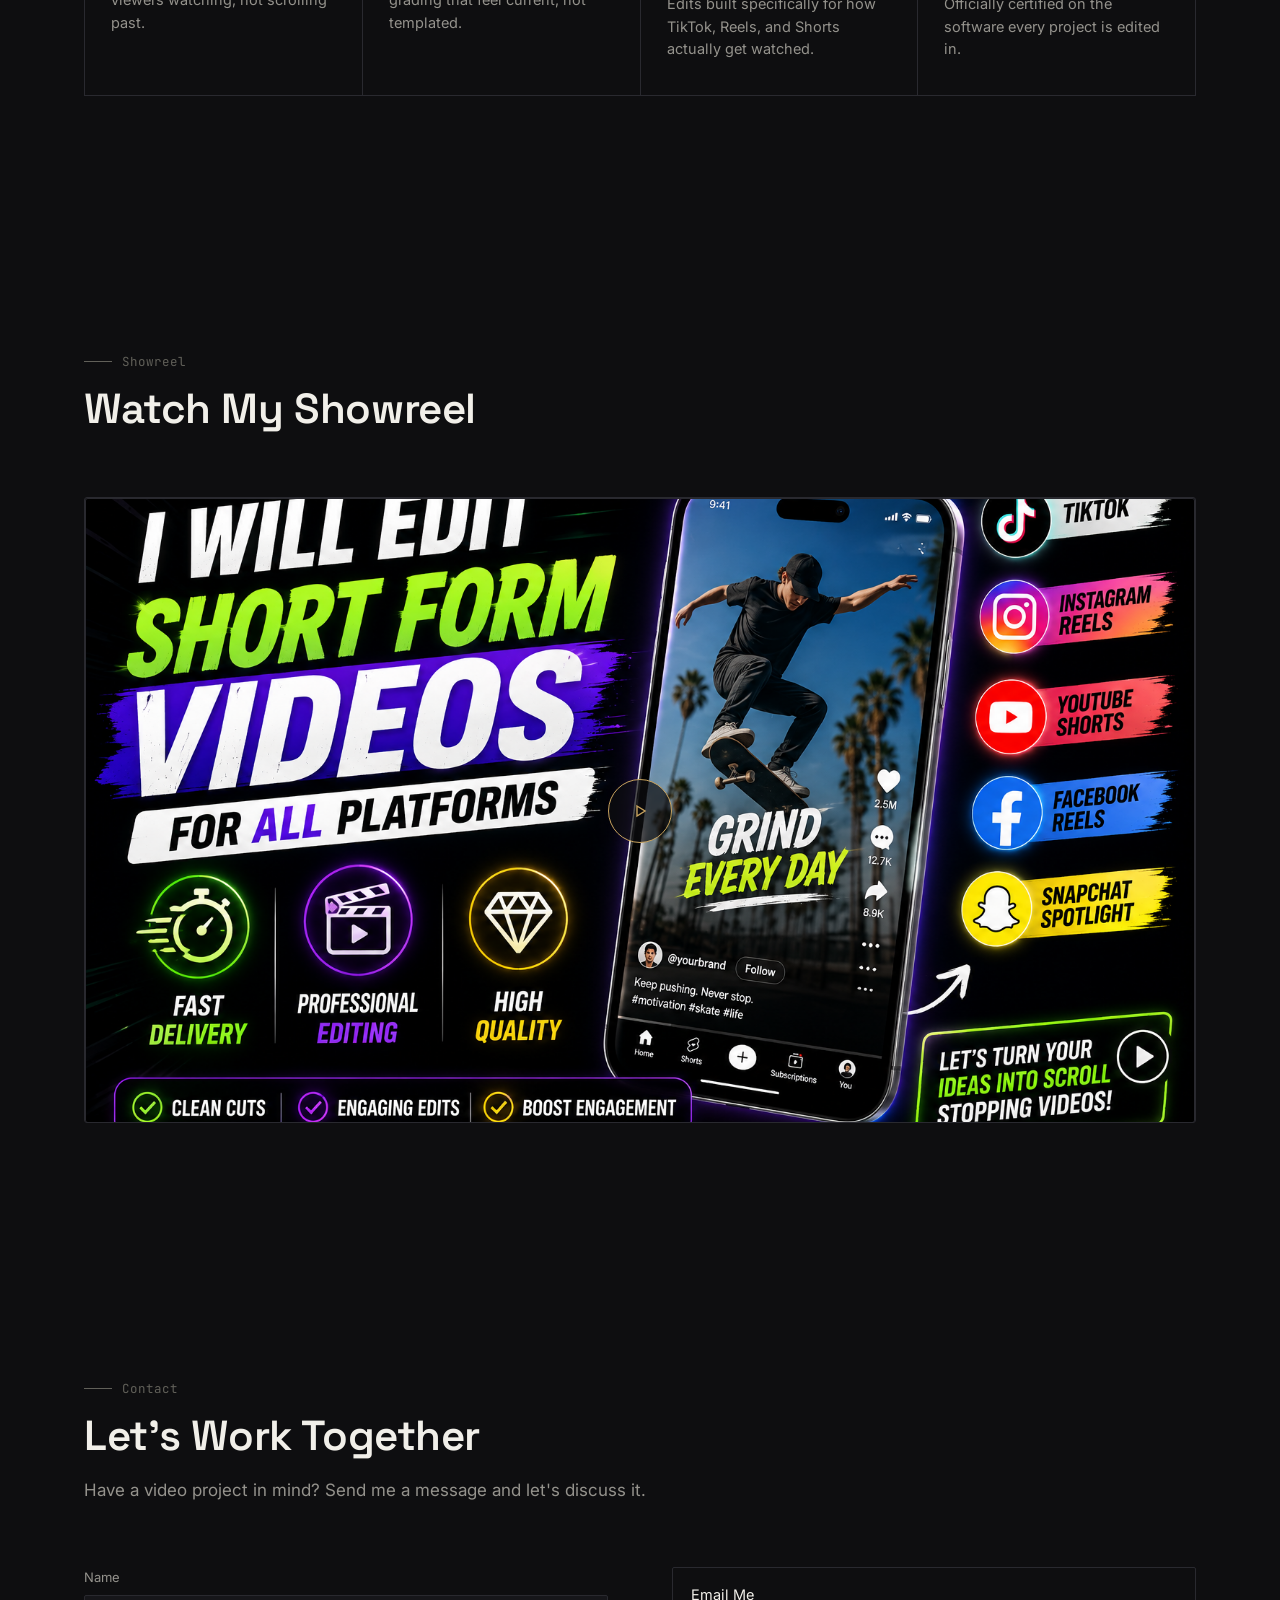
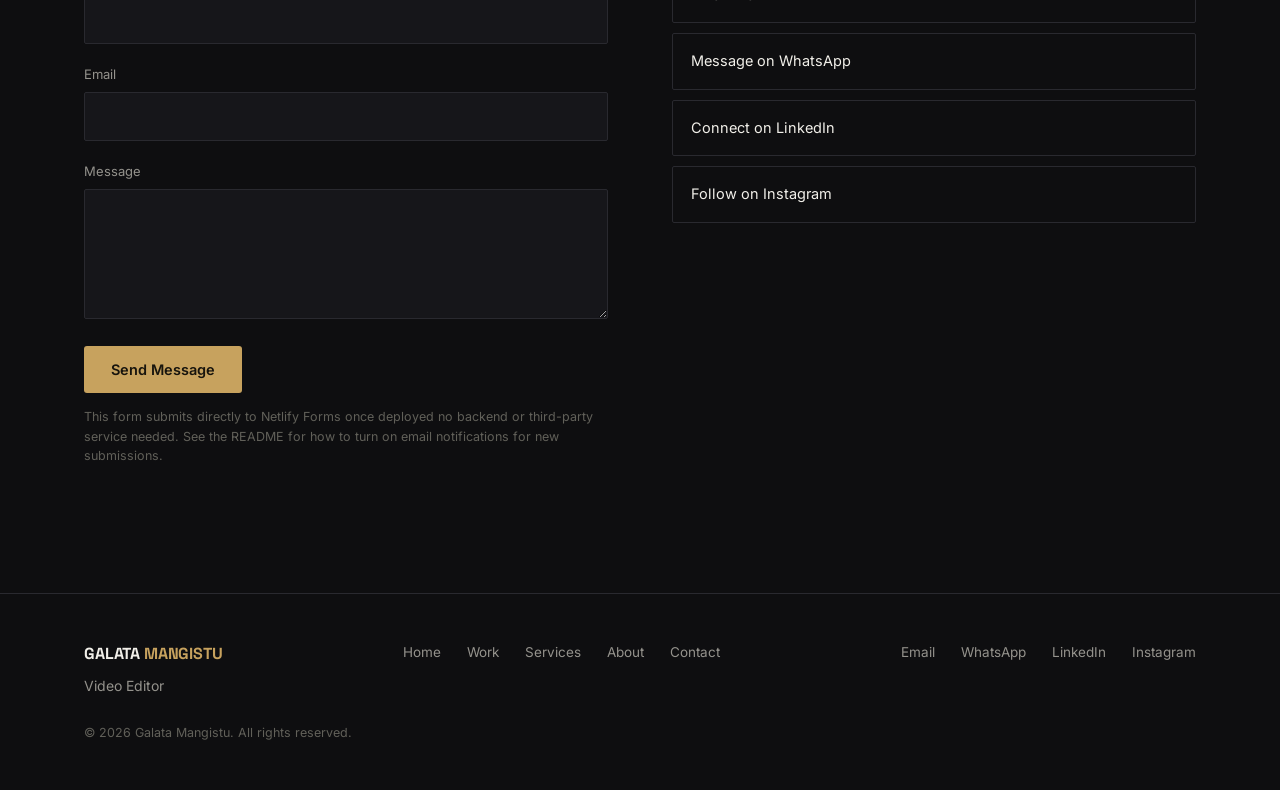
==== commit 6147be4c: "Update index.html" ====
--- a/index.html
+++ b/index.html
@@ -14,21 +14,19 @@
 <title>Galata Mangistu|Professional Video Editor</title>
 <meta name="description" content="Professional video editor specializing in short-form content, social media videos, advertisements, educational content, promotional videos, and more.">
 
-<!-- Canonical URL — replace with your real deployed URL once you have one -->
-<link rel="canonical" href="https://YOUR-SITE-URL.netlify.app/">
+<link rel="canonical" href="https://galata-video-editor-portifolio.netlify.app/">
 
 <!-- Open Graph / social sharing preview -->
 <meta property="og:type" content="website">
 <meta property="og:title" content="Galata Mangistu — Professional Video Editor">
 <meta property="og:description" content="Professional video editor specializing in short-form content, social media videos, advertisements, educational content, promotional videos, and more.">
-<meta property="og:url" content="https://YOUR-SITE-URL.netlify.app/">
-<!-- Replace with a hosted 1200x630 image path, e.g. assets/images/social-preview.jpg -->
-<meta property="og:image" content="">
+<meta property="og:image" content="https://galata-video-editor-portifolio.netlify.app/assets/images/social-preview.png">
+<meta property="og:url" content="https://galata-video-editor-portifolio.netlify.app/">
 
 <meta name="twitter:card" content="summary_large_image">
 <meta name="twitter:title" content="Galata Mangistu — Professional Video Editor">
 <meta name="twitter:description" content="Professional video editor specializing in short-form content, social media videos, advertisements, educational content, promotional videos, and more.">
-<meta name="twitter:image" content="">
+<meta name="twitter:image" content="https://galata-video-editor-portifolio.netlify.app/assets/images/social-preview.png">
 
 <!-- Favicon placeholder — replace with your own icon file if you have one -->
 <link rel="icon" href="data:image/svg+xml,%3Csvg xmlns='http://www.w3.org/2000/svg' viewBox='0 0 32 32'%3E%3Crect width='32' height='32' fill='%230E0E10'/%3E%3Cpath d='M12 9l12 7-12 7z' fill='%23C7A25E'/%3E%3C/svg%3E">
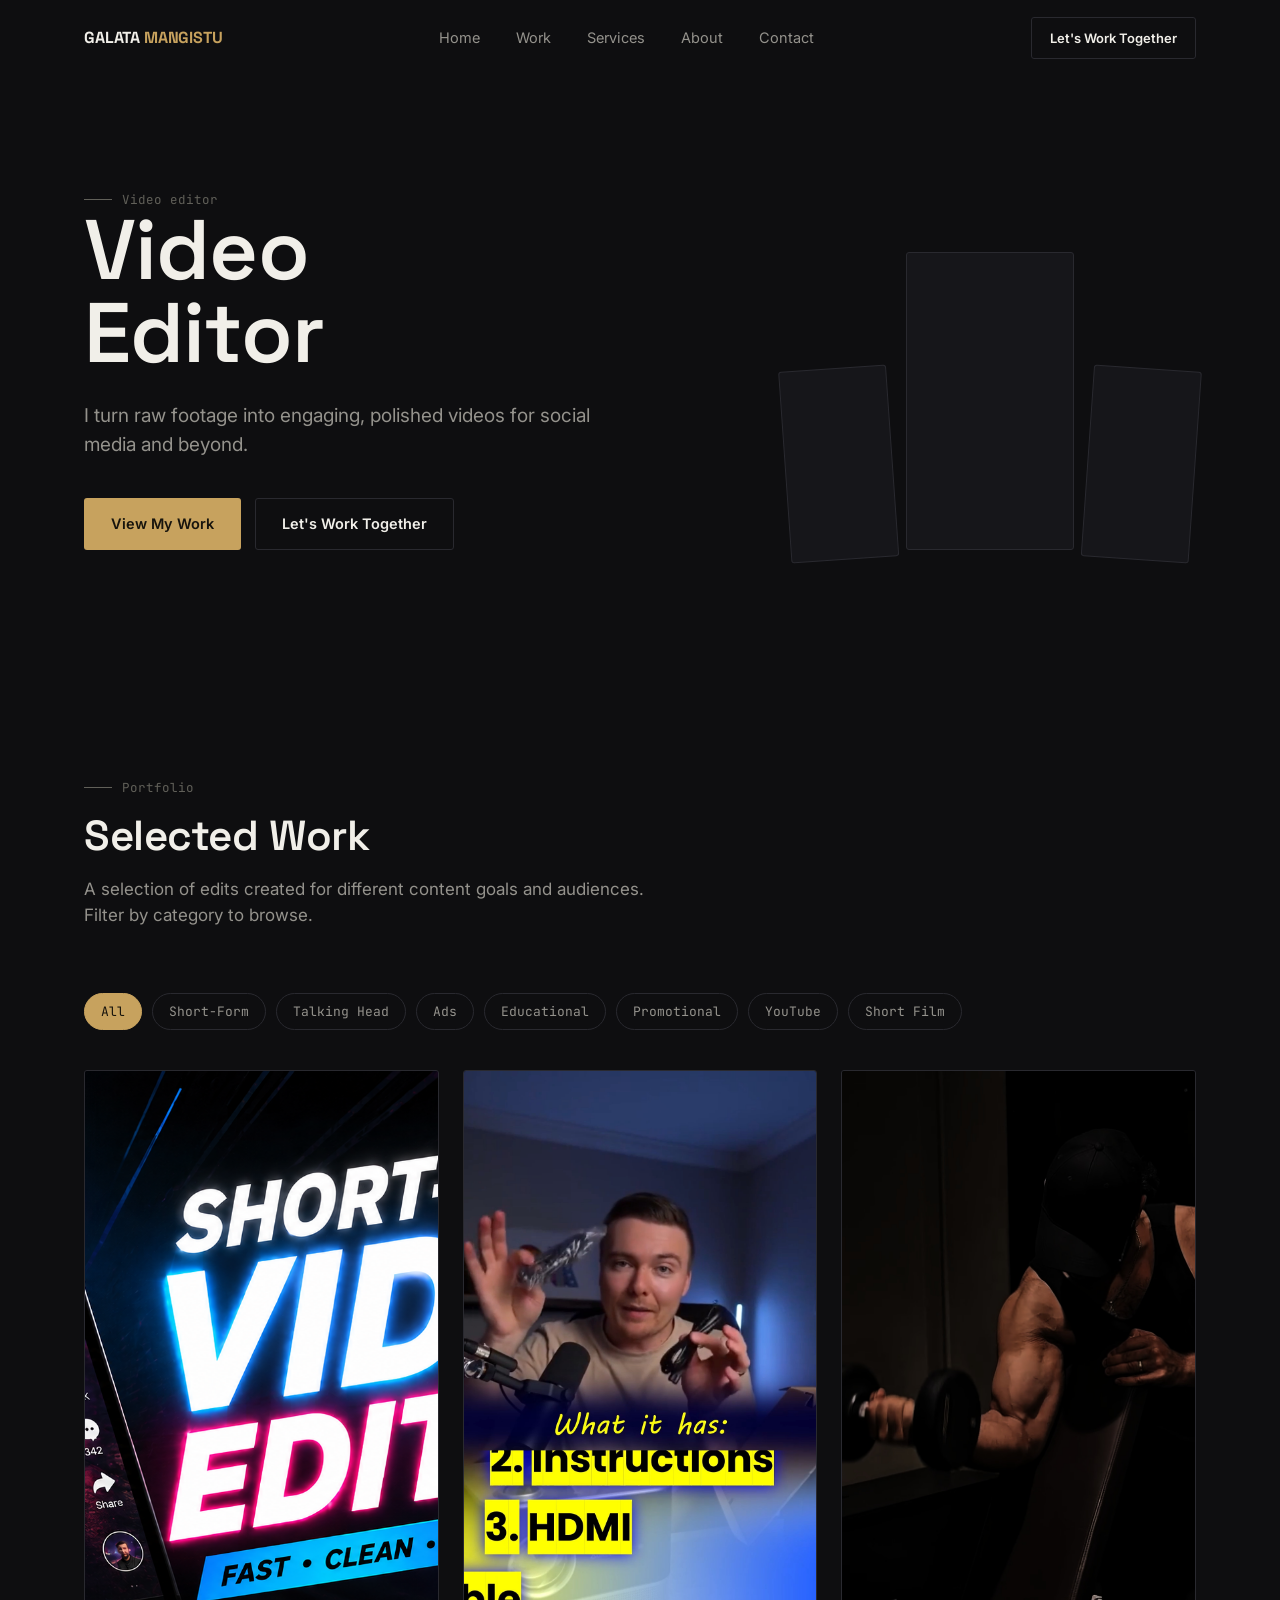
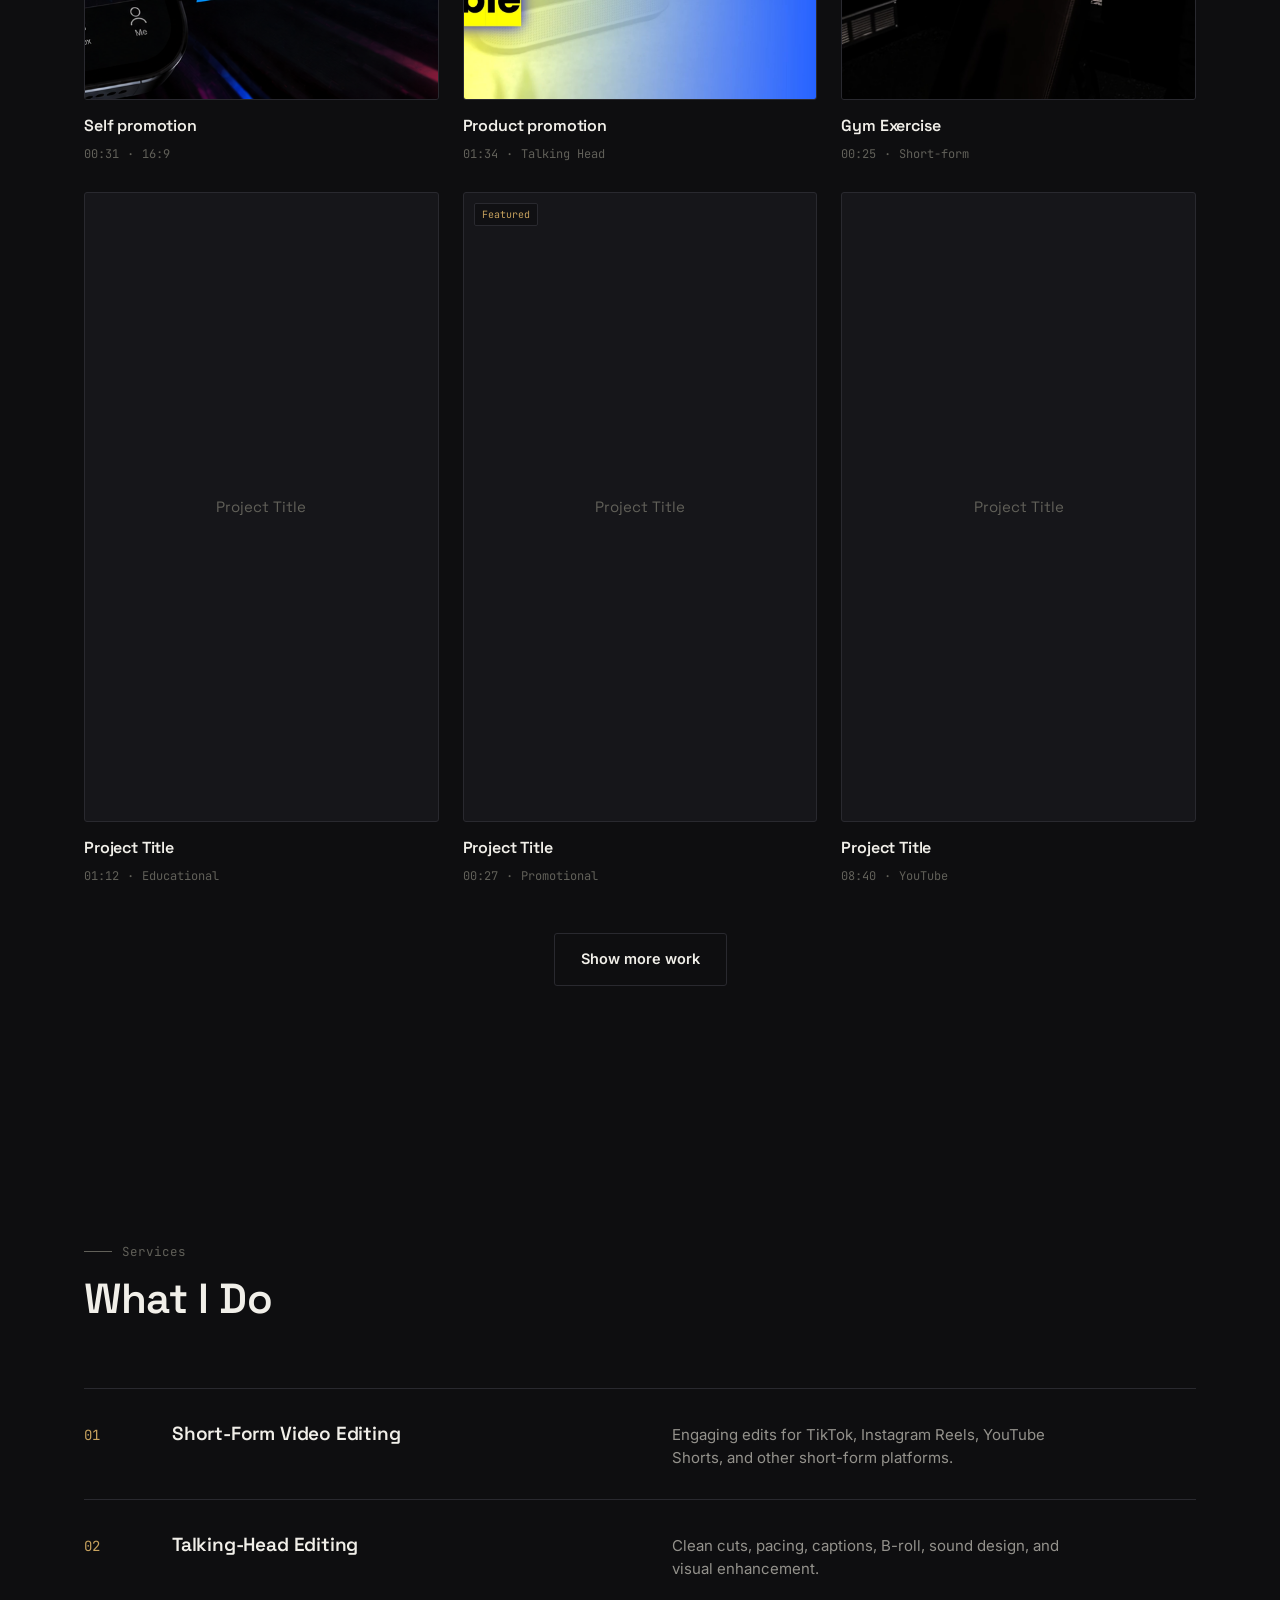
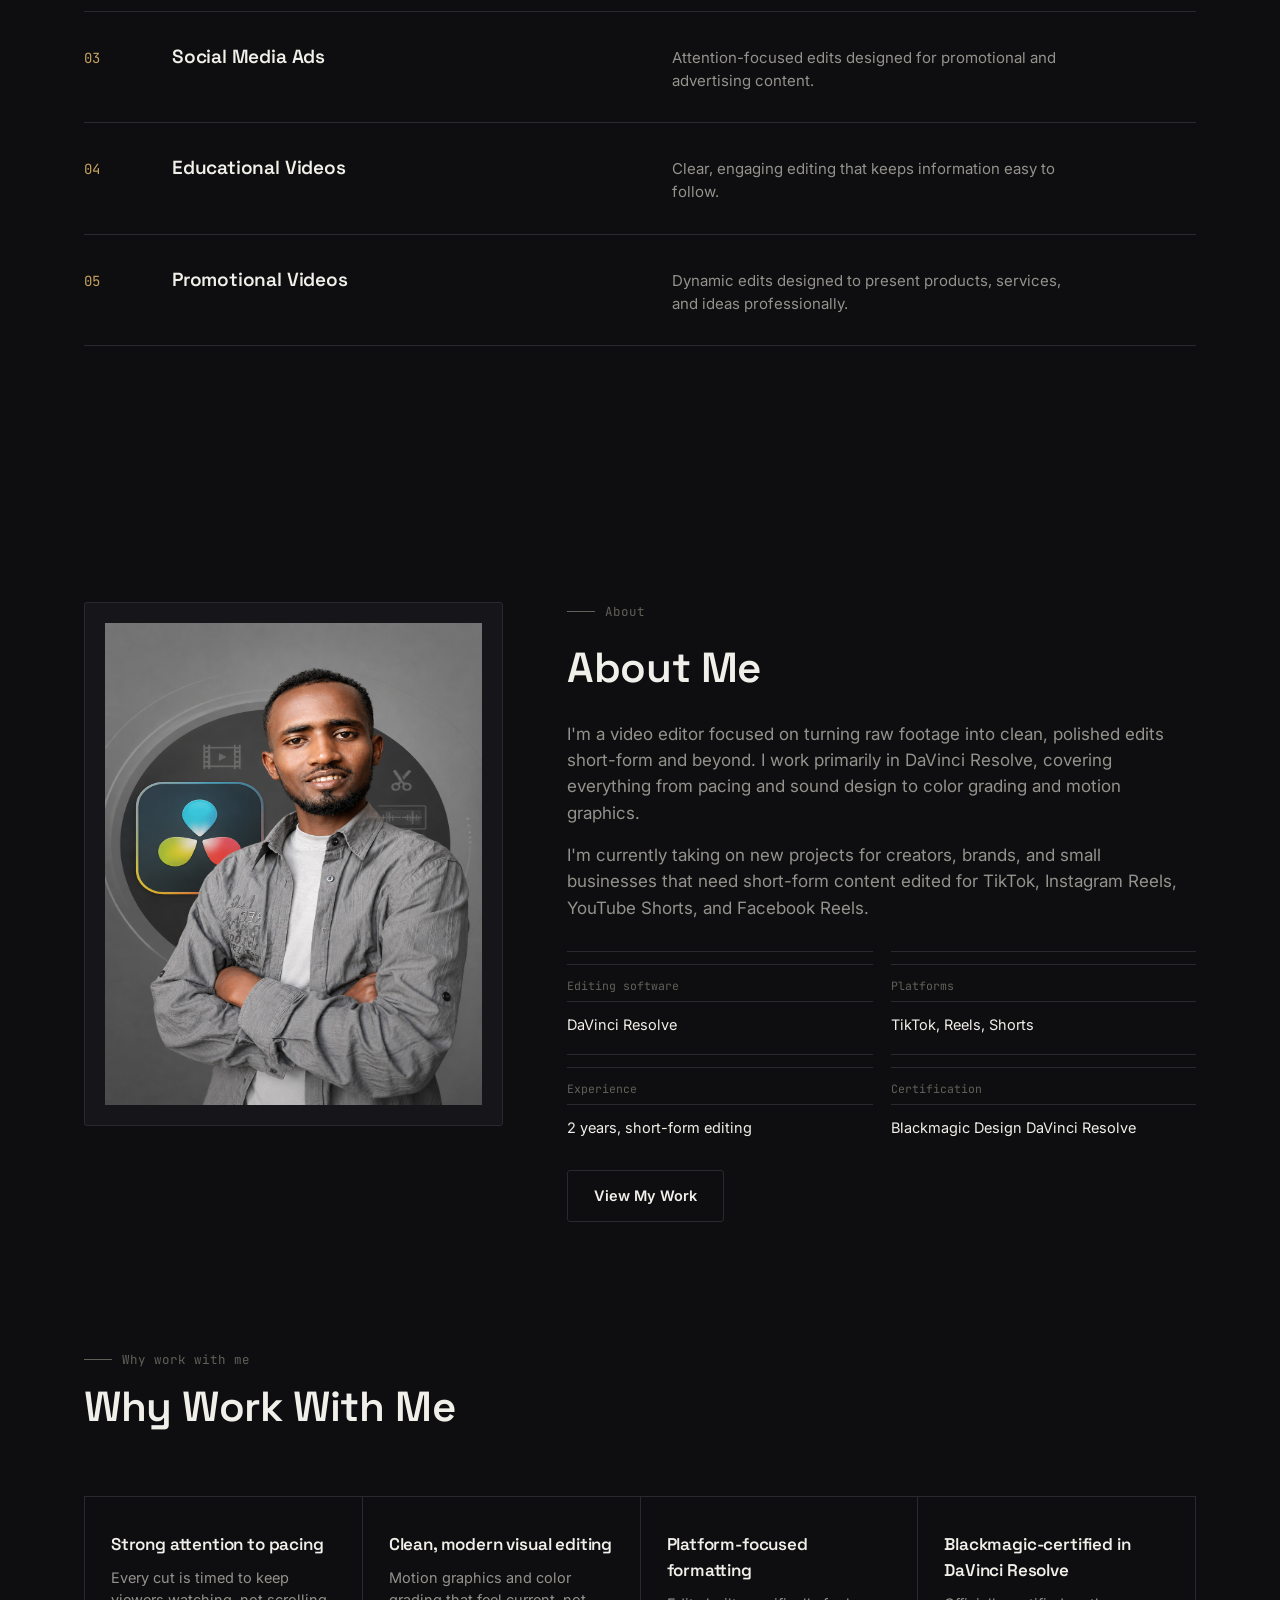
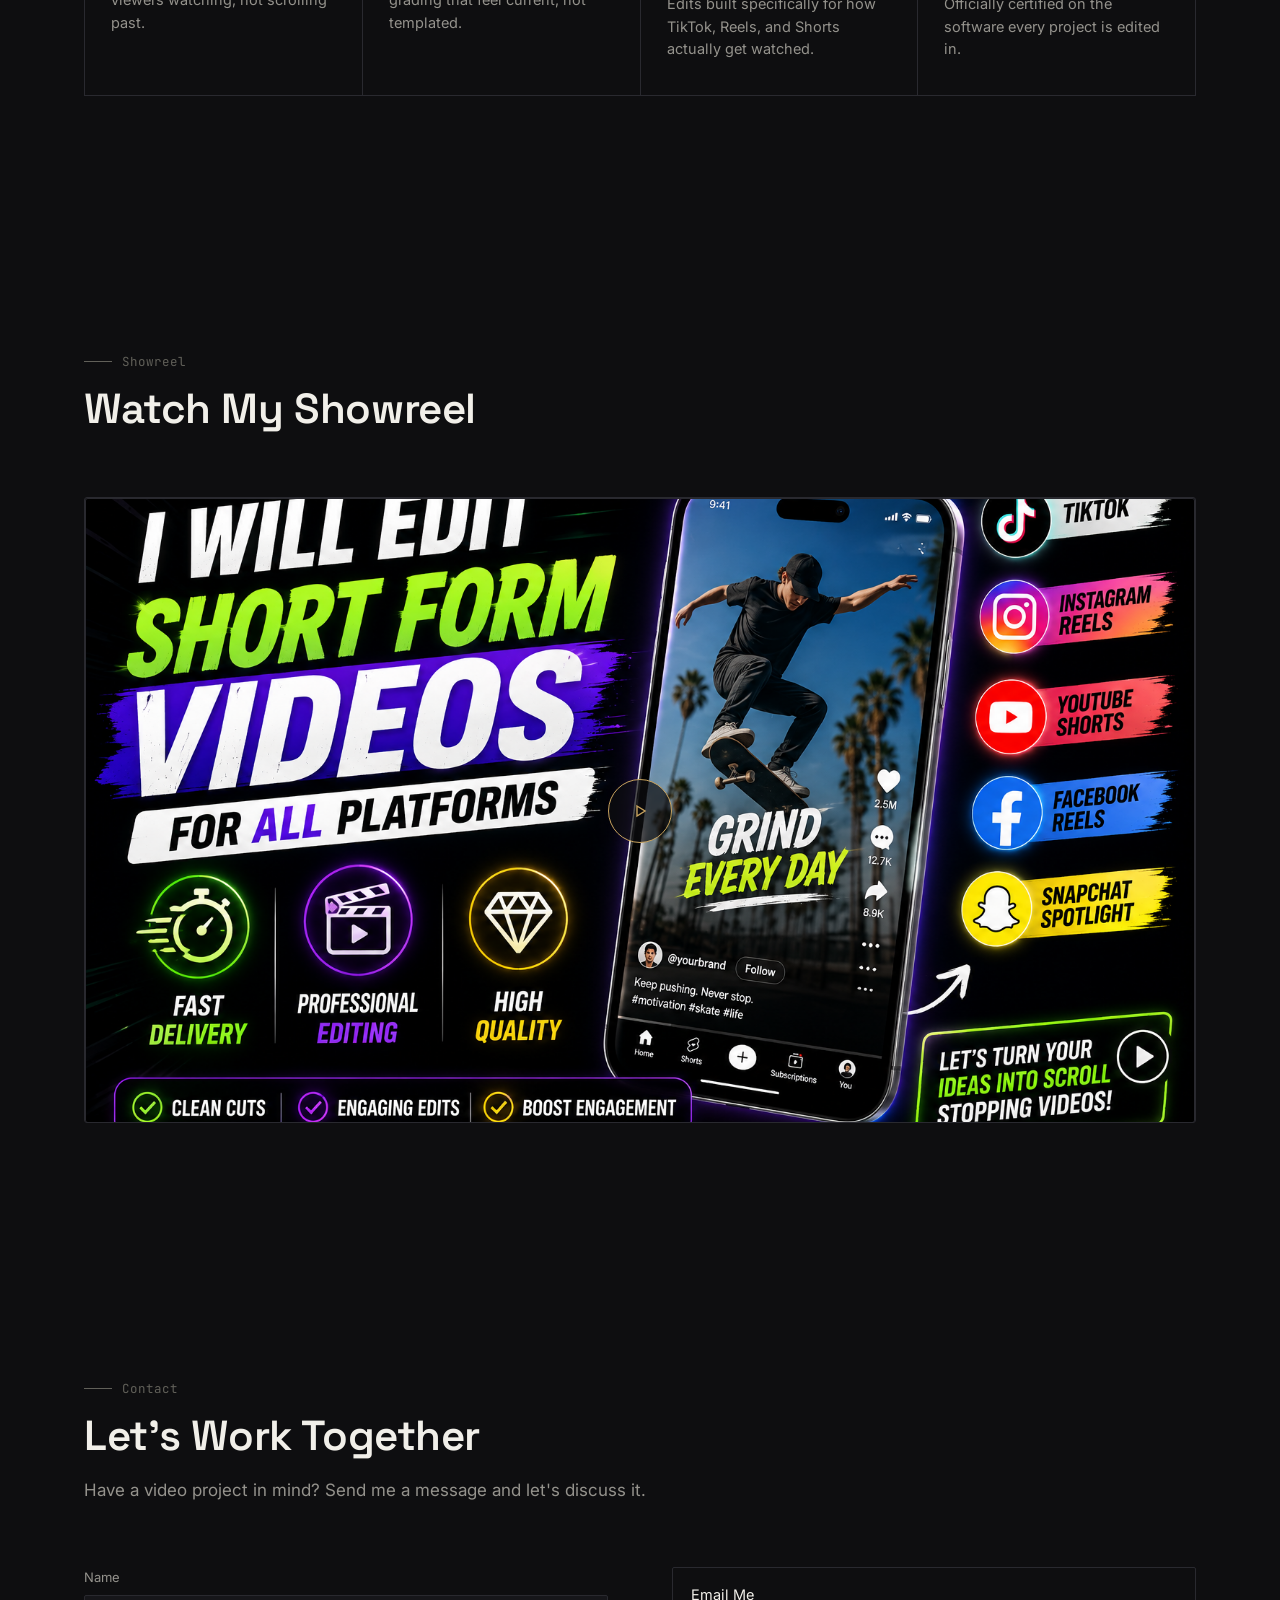
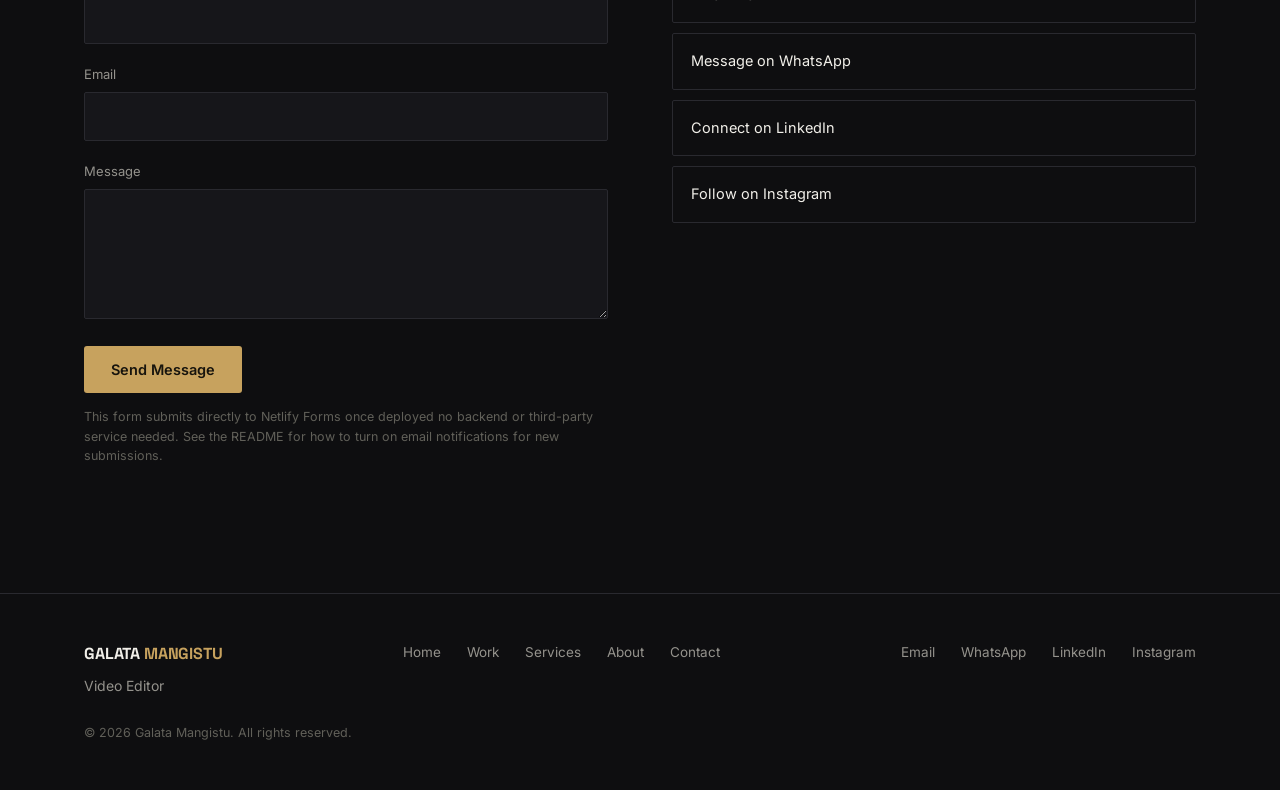
==== commit b5ab071f: "Update index.html" ====
--- a/index.html
+++ b/index.html
@@ -11,7 +11,7 @@
      plain HTML for crawlers and social platforms to see them).
      Replace [YOUR NAME] and the placeholder URLs below.
      ============================================================ -->
-<title>Galata Mangistu|Professional Video Editor</title>
+<title>Galata Mangistu | Professional Video Editor</title>
 <meta name="description" content="Professional video editor specializing in short-form content, social media videos, advertisements, educational content, promotional videos, and more.">
 
 <link rel="canonical" href="https://galata-video-editor-portifolio.netlify.app/">
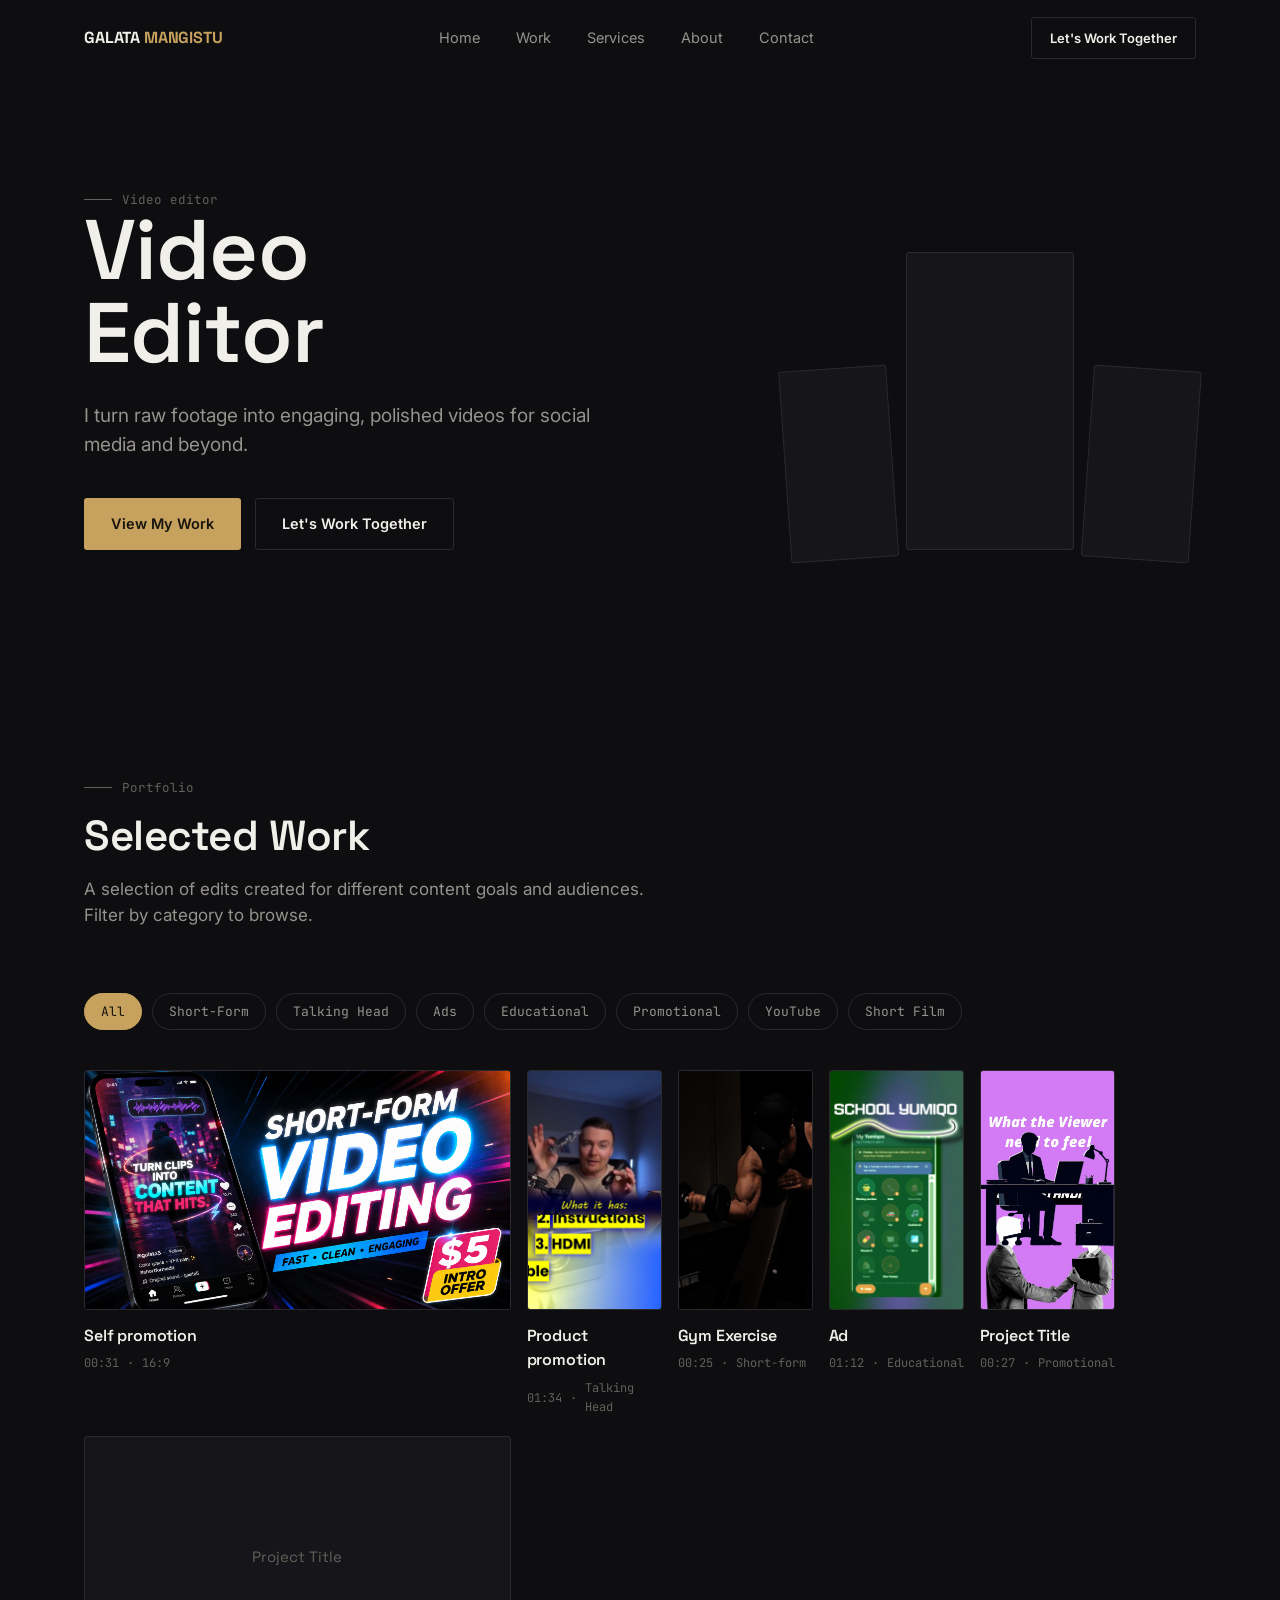
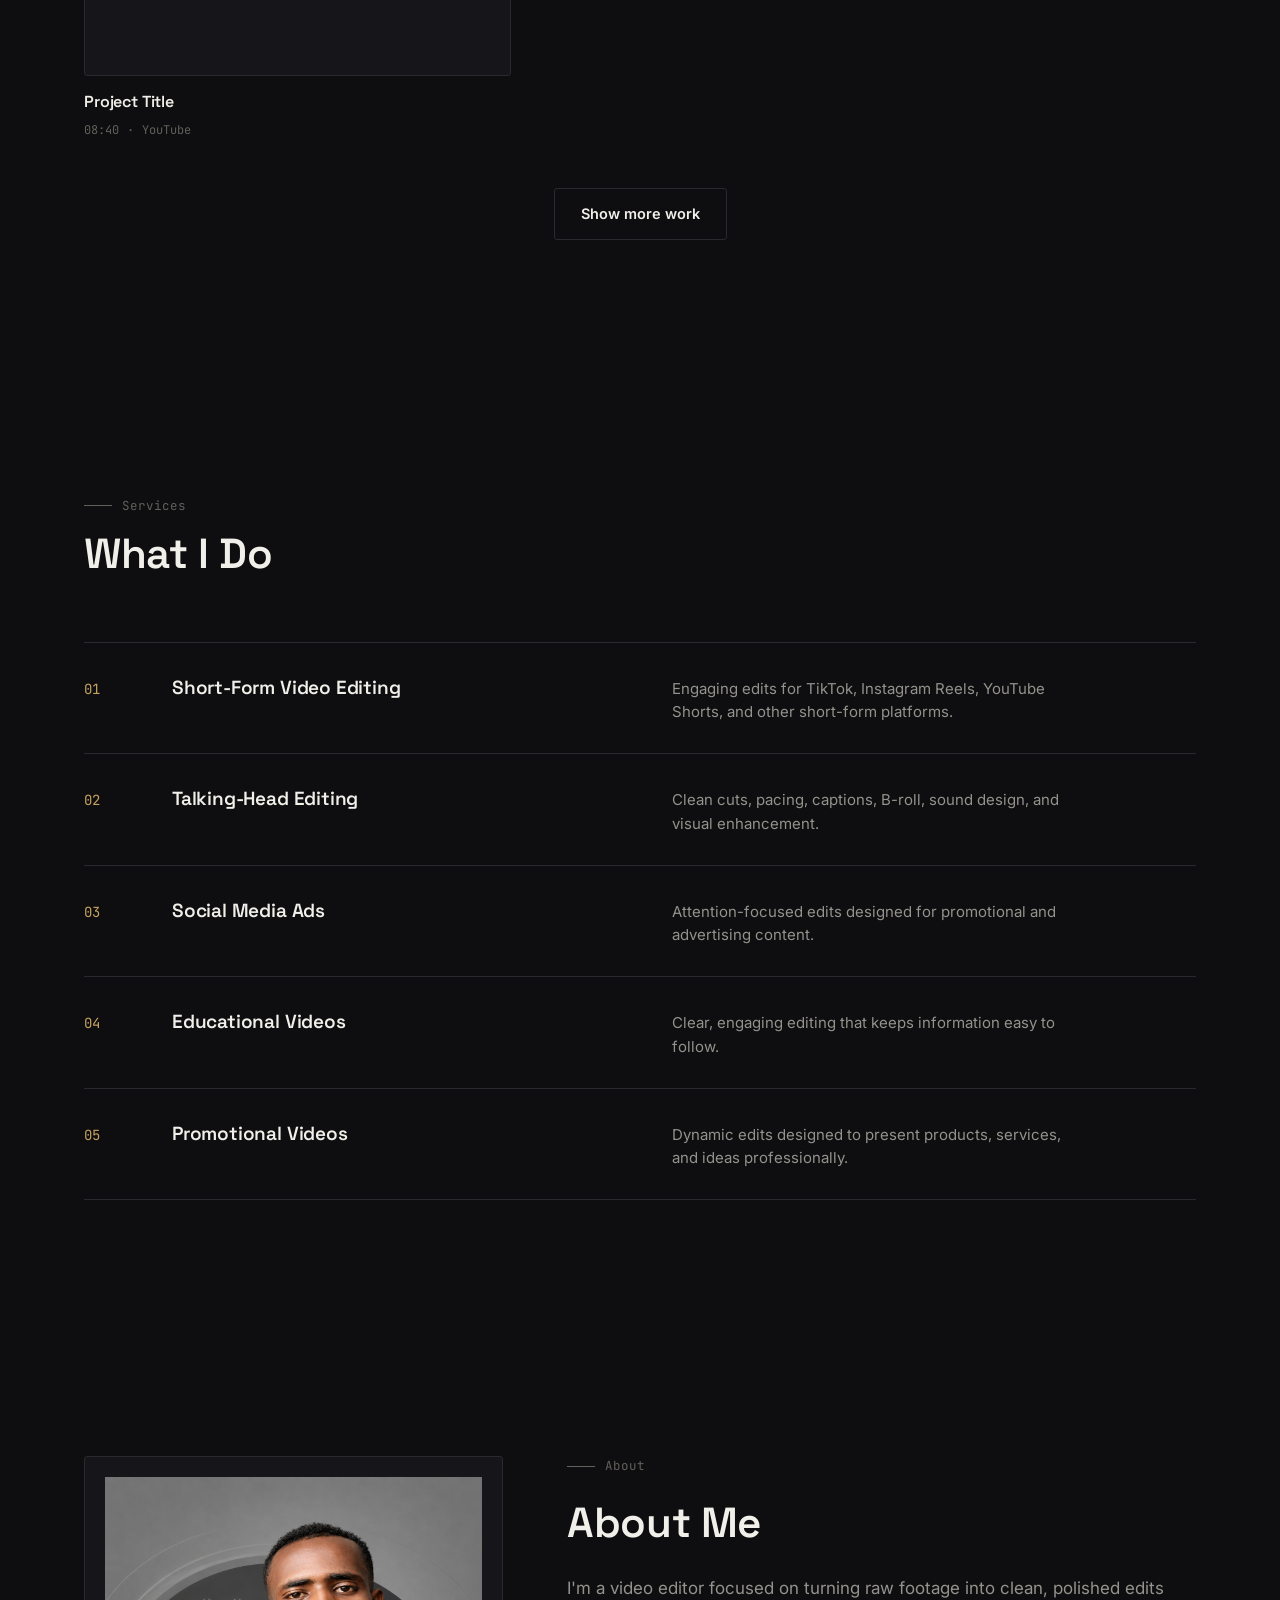
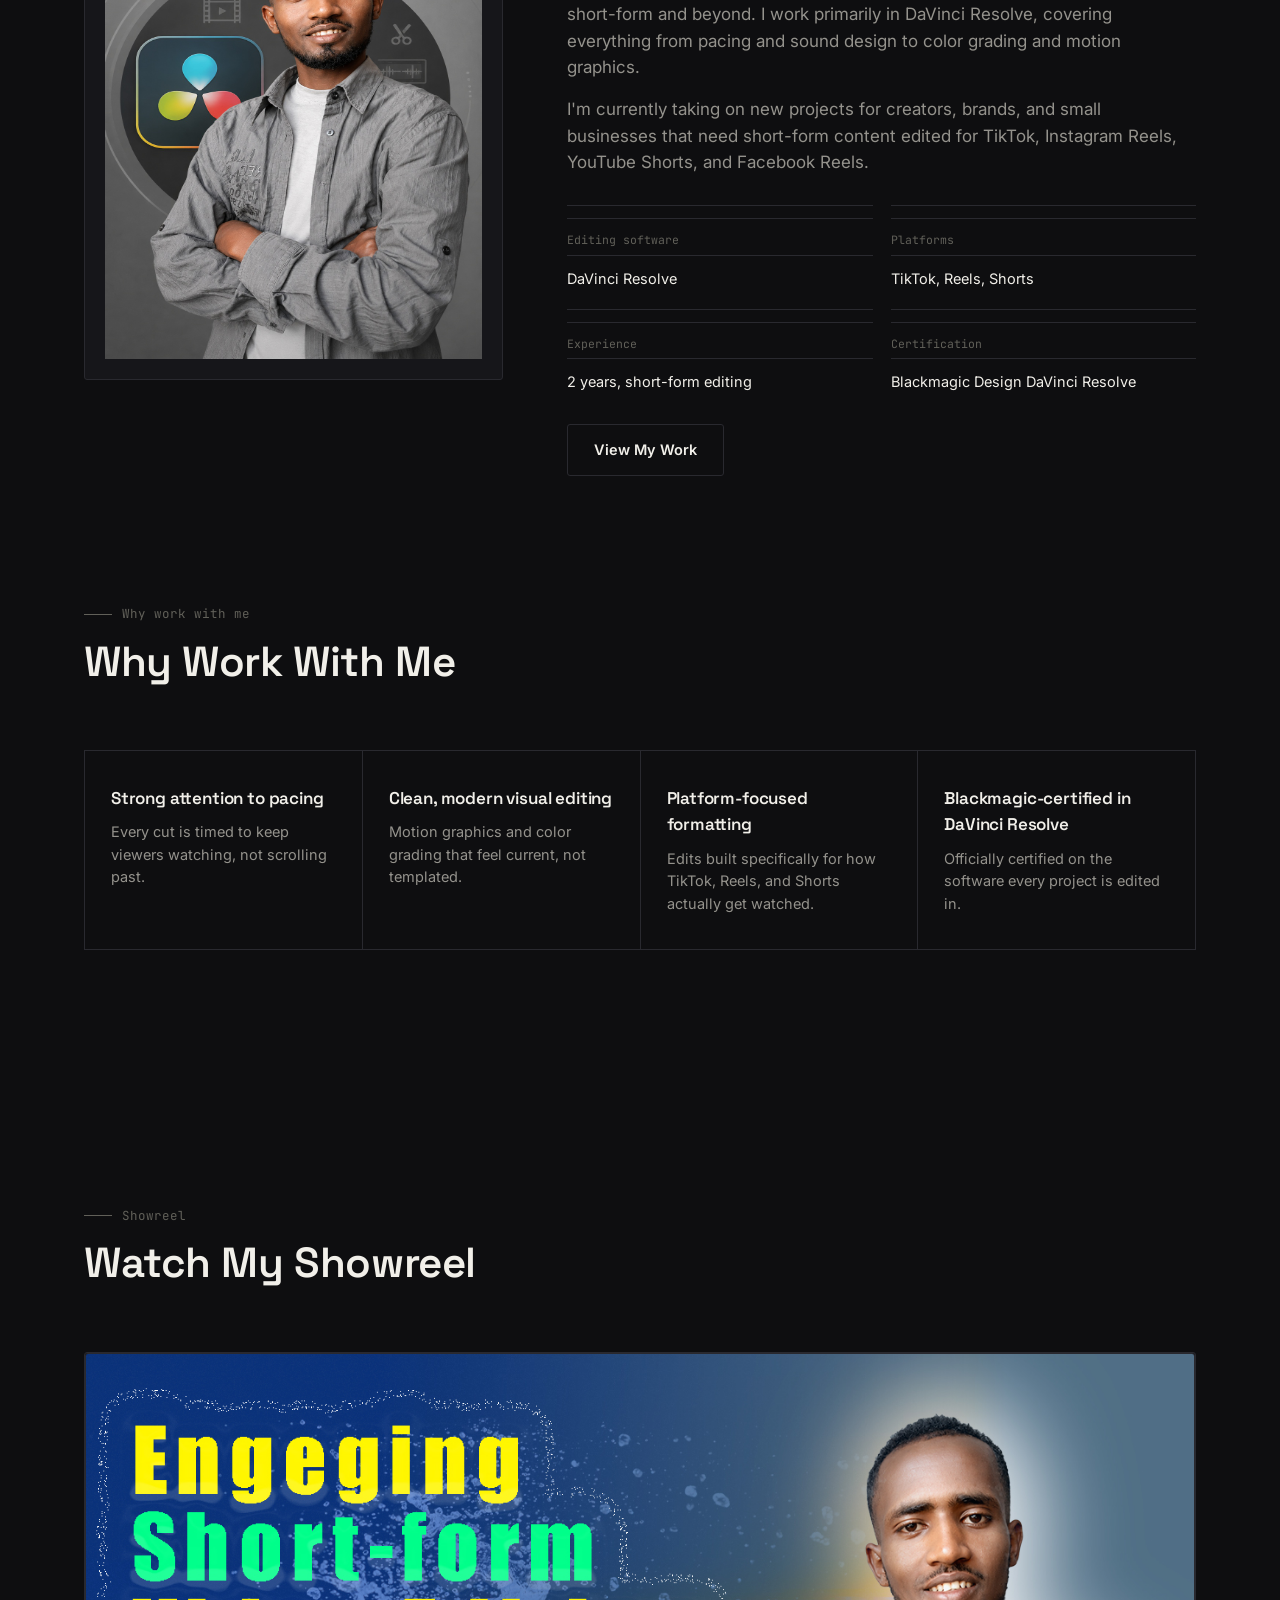
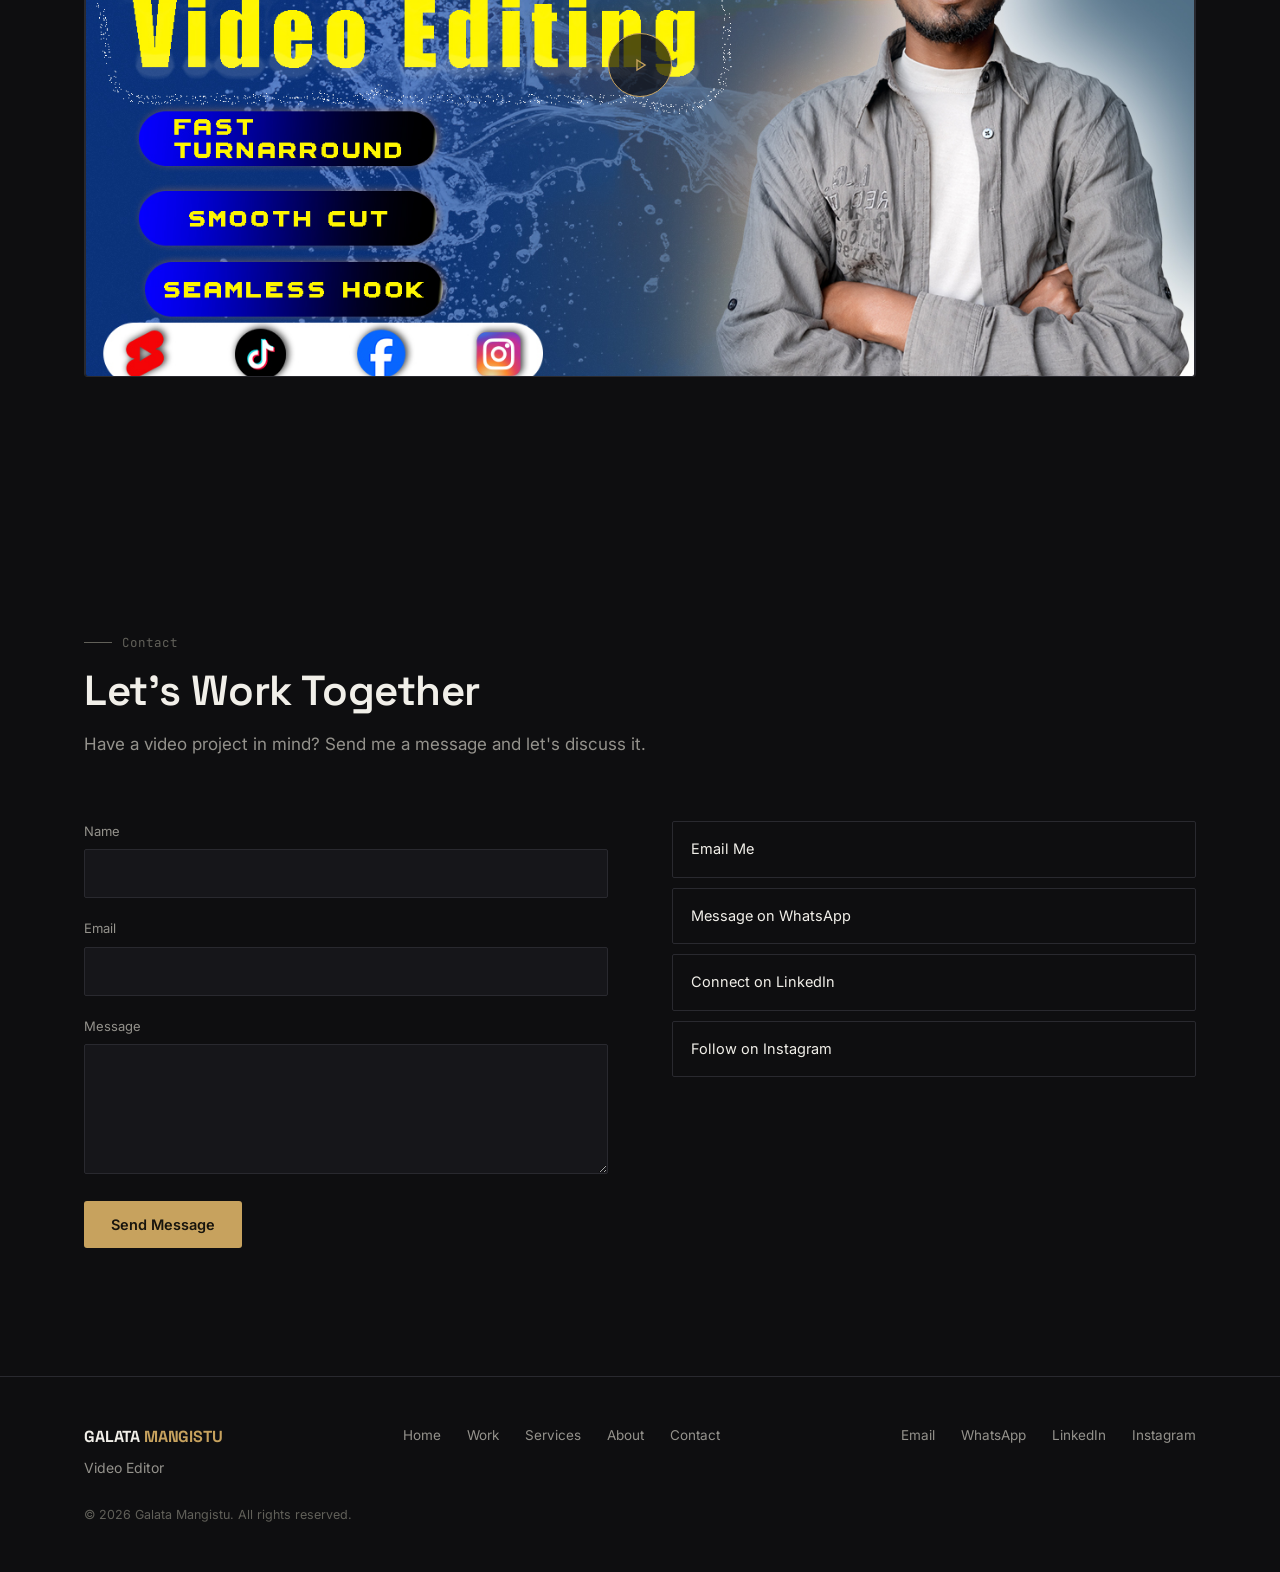
==== commit fa1cf284: "Update index.html" ====
--- a/index.html
+++ b/index.html
@@ -235,7 +235,7 @@
               <textarea id="cMessage" name="message" required></textarea>
             </div>
             <button type="submit" class="btn btn-primary">Send Message</button>
-            <p class="form-note">This form submits directly to Netlify Forms once deployed no backend or third-party service needed. See the README for how to turn on email notifications for new submissions.</p>
+            
             <div class="form-status" id="formStatus" role="status" aria-live="polite"></div>
           </form>
           <div class="direct-contact reveal" id="directContact"></div>
--- a/style.css
+++ b/style.css
@@ -158,6 +158,7 @@
 }
 .reel-video{
   position:absolute; inset:0; width:100%; height:100%; object-fit:cover; border:0; pointer-events:none;
+  max-height: 80vh;
 }
 
 /* =============================================================================
@@ -177,17 +178,20 @@
 /* =============================================================================
    WORK GRID
    ============================================================================= */
-.work-grid{ display:grid; grid-template-columns: repeat(3, 1fr); gap: 28px 24px; }
+.work-grid{ --thumb-h: 240px; display:flex; flex-wrap:wrap; gap: 20px 16px; align-items:flex-start; }
 .work-card{
-  display:block; text-align:left; background:none; border:none; padding:0; width:100%;
-}
+  display:block; text-align:left; background:none; border:none; padding:0; margin: 0; max-width:100%;
+}
+.work-card--vertical{ width: calc(var(--thumb-h) * 9 / 16); }
+.work-card--horizontal{ width: calc(var(--thumb-h) * 16 / 9); }
 .work-card.is-hidden{ display:none; }
 .work-card .frame{
-  aspect-ratio: 9/16; background: var(--surface); border:1px solid var(--border); border-radius: var(--radius-md);
+  width:100%; aspect-ratio: 16/10; background: var(--surface); border:1px solid var(--border); border-radius: var(--radius-md);
   position:relative; overflow:hidden; transition: border-color var(--dur) var(--ease);
   display:flex; align-items:center; justify-content:center;
 }
 .work-card .frame.frame--horizontal{ aspect-ratio: 16/9; }
+.work-card .frame.frame--vertical{ aspect-ratio: 9/16; }
 .work-card .frame img{ position:absolute; inset:0; width:100%; height:100%; object-fit:cover; }
 .work-card:hover .frame{ border-color: var(--accent); }
 .work-card .frame .title-mark{
@@ -257,10 +261,10 @@
    ============================================================================= */
 .media-embed{
   background: var(--surface); border: 1px solid var(--border); border-radius: var(--radius-md);
-  position:relative; overflow:hidden; width:100%;
+  position:relative; overflow:hidden; width:100%; max-height:80vh;
 }
 .media-embed--horizontal{ aspect-ratio: 16/9; }
-.media-embed--vertical{ aspect-ratio: 9/16; max-width: 420px; }
+.media-embed--vertical{ aspect-ratio: 9/16; max-width: 280px; width: 100%; }
 
 .media-poster{
   position:absolute; inset:0; width:100%; height:100%; background:none; border:none; padding:0;
@@ -286,10 +290,42 @@
 
 .media-video, .media-iframe{
   position:absolute; inset:0; width:100%; height:100%; border:0; background:#000;
+  max-width:100%; max-height:80vh;
 }
 
 .showreel-wrap{ margin: 0 auto; }
 .showreel-wrap.media-embed--horizontal{ max-width:100%; }
+
+.video-modal{
+  position:fixed; inset:0; z-index:1200; display:flex; align-items:center; justify-content:center;
+  padding: 16px;
+}
+.video-modal.is-hidden{ display:none; }
+.video-modal__backdrop{
+  position:absolute; inset:0; background: rgba(4,4,6,.82); backdrop-filter: blur(3px);
+}
+.video-modal__panel{
+  position:relative; width:min(98vw, 1500px); max-height:94vh; background: rgba(16,16,18,.98);
+  border:1px solid var(--border); border-radius: 12px; overflow:hidden; box-shadow: 0 32px 80px rgba(0,0,0,.45);
+}
+.video-modal__close{
+  position:absolute; right:14px; top:14px; z-index:2; border:1px solid var(--border); background: rgba(14,14,16,.72);
+  color: var(--text); border-radius: 999px; padding: 8px 12px; font-size:12px; font-family: var(--font-mono);
+}
+.video-modal__stage{
+  position:relative; width:100%; display:flex; align-items:center; justify-content:center; padding: 36px 16px 16px;
+  max-height: calc(92vh - 60px);
+  overflow-y: auto;
+}
+.video-modal__stage{ --modal-video-h: calc(94vh - 84px); max-height: calc(94vh - 8px); }
+.video-modal__stage .media-embed{ max-height:none; border-radius: 10px; }
+.video-modal__stage .media-video, .video-modal__stage .media-iframe{ max-height:none; }
+.video-modal__stage .media-embed--horizontal{
+  aspect-ratio: 16/9; width: min(100%, calc(var(--modal-video-h) * 16 / 9));
+}
+.video-modal__stage .media-embed--vertical{
+  aspect-ratio: 9/16; width: min(100%, calc(var(--modal-video-h) * 9 / 16)); max-width:none;
+}
 
 /* =============================================================================
    CONTACT
@@ -378,7 +414,7 @@
   .reel-cluster{ justify-content:flex-start; margin-top: 40px; gap: 10px; }
   .reel-frame{ width: 88px; }
   .reel-frame.big{ width: 136px; }
-  .work-grid{ grid-template-columns: repeat(2, 1fr); }
+  .work-grid{ --thumb-h: 220px; }
   .service-row{ grid-template-columns: 40px 1fr; }
   .service-row p{ grid-column: 2 / 3; }
   .about-grid{ grid-template-columns: 1fr; }
@@ -389,7 +425,7 @@
   .detail-nav-link.detail-nav-next{ margin-left:0; }
 }
 @media (max-width: 600px){
-  .work-grid{ grid-template-columns: 1fr 1fr; gap:16px; }
+  .work-grid{ --thumb-h: 200px; gap:16px 12px; }
   .why-grid{ grid-template-columns: 1fr; }
   .nav-inner{ height:64px; }
   .mobile-panel{ inset: 64px 0 0 0; }
